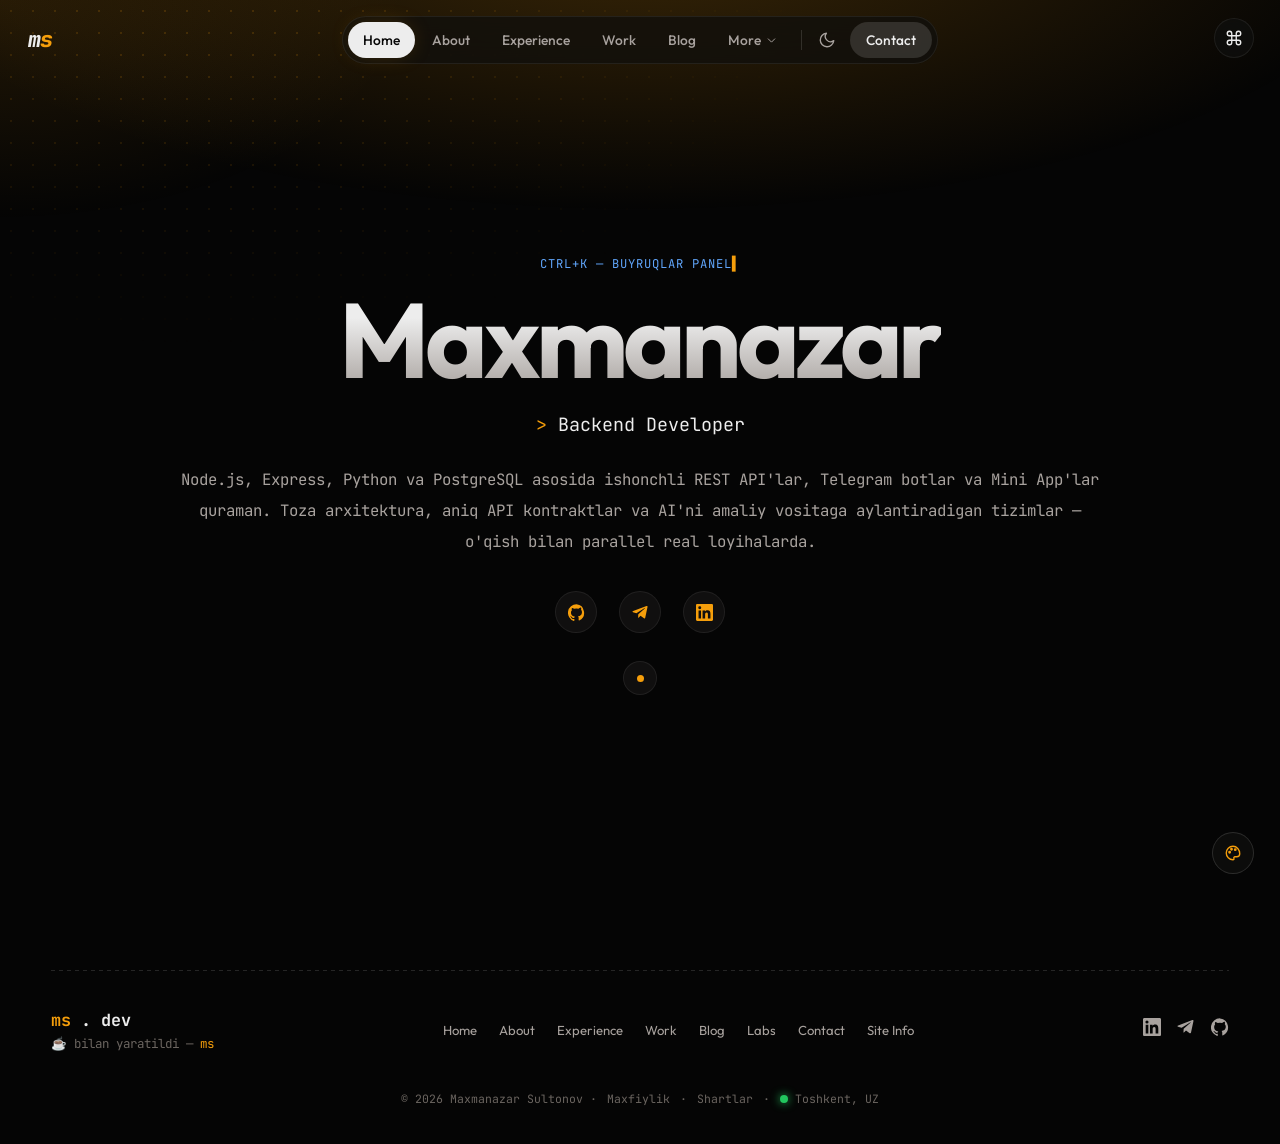
==== index.html @ ffed5d47 "Portfolio sayt: ko'p sahifali versiya Co-Authored-By: Claude Opus 5.5 <noreply@anthropic.com>" ====
<!DOCTYPE html>
<html lang="uz" data-theme="dark">
<head>
  <meta charset="UTF-8" />
  <meta name="viewport" content="width=device-width, initial-scale=1.0" />
  <title>Maxmanazar Sultonov (MS) | Backend Developer</title>
  <meta name="description" content="Maxmanazar Sultonov — Toshkentlik Backend Developer. Node.js, Express, Python va PostgreSQL asosida REST API, Telegram botlar va AI integratsiyalar." />
  <meta property="og:title" content="Maxmanazar Sultonov | Backend Developer" />
  <meta property="og:description" content="REST API, Telegram botlar va kengaytiriladigan backend tizimlar." />
  <meta property="og:image" content="https://avatars.githubusercontent.com/u/249048169?v=4" />
  <meta name="theme-color" content="#050505" />
  <link rel="icon" href="assets/img/favicon.svg" type="image/svg+xml" />
  <link rel="preconnect" href="https://fonts.googleapis.com" /><link rel="preconnect" href="https://fonts.gstatic.com" crossorigin />
  <link href="https://fonts.googleapis.com/css2?family=Outfit:wght@300;400;500;600;700;800&family=JetBrains+Mono:wght@400;500;700&family=Instrument+Serif:ital@1&display=swap" rel="stylesheet" />
  <script>try{var t=localStorage.getItem("theme");if(t)document.documentElement.dataset.theme=t;var a=localStorage.getItem("accentHex");if(a){a=a.split(",");document.documentElement.style.setProperty("--accent",a[0]);document.documentElement.style.setProperty("--accent-2",a[1]);document.documentElement.dataset.accent="1"}}catch(e){}</script>
  <link rel="stylesheet" href="assets/css/main.css" />
</head>
<body data-page="home">
  <main>
    <section class="hero">
      <p class="hero-status"><span class="typer" data-lines="CTRL+K — BUYRUQLAR PANELI|FOKUS: REST API & TELEGRAM BOTLAR|HOLAT: KENGAYTIRILADIGAN TIZIMLAR QURYAPMAN|TERMINAL: CTRL+K → 'shell'"></span><span class="caret">▌</span></p>
      <h1 class="hero-name">Maxmanazar</h1>
      <p class="hero-role"><span class="accent">&gt;</span> Backend Developer</p>
      <p class="hero-text">
        Node.js, Express, Python va PostgreSQL asosida ishonchli REST API'lar, Telegram botlar
        va Mini App'lar quraman. Toza arxitektura, aniq API kontraktlar va AI'ni amaliy vositaga
        aylantiradigan tizimlar — o'qish bilan parallel real loyihalarda.
      </p>
      <div class="hero-socials">
        <a href="https://github.com/maxmanazar025" target="_blank" rel="noopener" aria-label="GitHub" class="soc" data-icon="github"></a>
        <a href="https://t.me/maxmanazarbek" target="_blank" rel="noopener" aria-label="Telegram" class="soc" data-icon="telegram"></a>
        <a href="https://www.linkedin.com/in/maxmanazar-sultonov-dev" target="_blank" rel="noopener" aria-label="LinkedIn" class="soc" data-icon="linkedin"></a>
      </div>
      <button class="orb" data-cmdk aria-label="Buyruqlar panelini ochish" title="Ctrl + K"><span></span></button>
    </section>
  </main>
  <script src="assets/js/site.js"></script>
  <script>
    (() => {
      const el = document.querySelector(".typer"), lines = el.dataset.lines.split("|");
      let li = 0, ci = 0, del = false;
      (function type() {
        const w = lines[li]; el.textContent = w.slice(0, ci);
        if (!del && ci < w.length) ci++; else if (del && ci > 0) ci--;
        else if (!del) { del = true; return setTimeout(type, 1800); } else { del = false; li = (li + 1) % lines.length; }
        setTimeout(type, del ? 26 : 55);
      })();
    })();
  </script>
</body>
</html>
---- assets/css/main.css ----
/* =========================================================
   ms.dev — Maxmanazar Sultonov portfolio
   ========================================================= */
:root {
  --accent: #f59e0b;
  --accent-2: #fb923c;
  --pink: #f0508a;
  --bg: #050505;
  --bg-2: #0b0a09;
  --card: rgba(20, 19, 18, 0.78);
  --card-solid: #121110;
  --card-hi: #191817;
  --border: rgba(255, 255, 255, 0.07);
  --border-2: rgba(255, 255, 255, 0.13);
  --text: #ededed;
  --text-2: #a8a29e;
  --muted: #6b6560;
  --green: #4ade80;
  --blue: #60a5fa;
  --nav-bg: rgba(16, 15, 14, 0.74);
  --shadow: 0 24px 60px -24px rgba(0, 0, 0, 0.85);
  --glow: color-mix(in srgb, var(--accent) 22%, transparent);
  --soft: color-mix(in srgb, var(--accent) 12%, transparent);
  --line: color-mix(in srgb, var(--accent) 40%, transparent);
  --font: "Outfit", system-ui, sans-serif;
  --mono: "JetBrains Mono", ui-monospace, monospace;
  --serif: "Instrument Serif", Georgia, serif;
  --r: 18px;
  --ease: cubic-bezier(.2, .8, .2, 1);
}
[data-theme="light"] {
  --bg: #faf8f5;
  --bg-2: #f2eee8;
  --card: rgba(255, 255, 255, 0.82);
  --card-solid: #ffffff;
  --card-hi: #f7f4ef;
  --border: rgba(0, 0, 0, 0.08);
  --border-2: rgba(0, 0, 0, 0.15);
  --text: #1a1714;
  --text-2: #57514b;
  --muted: #8f8780;
  --green: #16a34a;
  --blue: #2563eb;
  --nav-bg: rgba(255, 255, 255, 0.78);
  --shadow: 0 20px 50px -26px rgba(60, 40, 20, 0.35);
}

*, *::before, *::after { box-sizing: border-box; margin: 0; padding: 0; }
html { scroll-behavior: smooth; scroll-padding-top: 100px; }
body {
  font-family: var(--font); background: var(--bg); color: var(--text); line-height: 1.6;
  overflow-x: hidden; -webkit-font-smoothing: antialiased; min-height: 100vh;
  display: flex; flex-direction: column; transition: background .4s, color .4s;
}
main { flex: 1; }
a { color: inherit; text-decoration: none; }
img { max-width: 100%; display: block; }
button, input, textarea, select { font: inherit; color: inherit; }
button { background: none; border: 0; cursor: pointer; }
svg.i { width: 18px; height: 18px; fill: none; stroke: currentColor; stroke-width: 1.8; stroke-linecap: round; stroke-linejoin: round; flex: none; }
::selection { background: var(--accent); color: #000; }
:focus-visible { outline: 2px solid var(--accent); outline-offset: 3px; border-radius: 6px; }
.mono { font-family: var(--mono); }
.muted { color: var(--muted); }
.dim { color: var(--text-2); }
.accent { color: var(--accent); }
.small { font-size: .78rem; }
strong { color: var(--text); font-weight: 600; }
.skip { position: absolute; left: -999px; top: 8px; z-index: 999; background: var(--accent); color: #000; padding: 8px 14px; border-radius: 8px; }
.skip:focus { left: 8px; }

.container { width: min(1180px, 92%); margin: 0 auto; position: relative; }
.narrow { width: min(820px, 92%); margin: 0 auto; }
.section { padding: 110px 0 40px; position: relative; }
.page { padding-top: 120px; }

/* ---------- background ---------- */
.bg-glow { position: fixed; inset: 0; z-index: -2; pointer-events: none;
  background: radial-gradient(ellipse 85% 45% at 50% -8%, var(--glow), transparent 70%),
              radial-gradient(ellipse 45% 35% at 0% 0%, color-mix(in srgb, var(--accent) 12%, transparent), transparent 70%); }
.bg-dots { position: fixed; inset: 0; z-index: -1; pointer-events: none;
  background-image: radial-gradient(color-mix(in srgb, var(--accent) 16%, transparent) 1px, transparent 1.4px);
  background-size: 22px 22px;
  -webkit-mask-image: radial-gradient(ellipse 70% 55% at 15% 0%, #000 10%, transparent 70%);
  mask-image: radial-gradient(ellipse 70% 55% at 15% 0%, #000 10%, transparent 70%); }
.scroll-progress { position: fixed; top: 0; left: 0; height: 2px; width: 0; z-index: 120; background: linear-gradient(90deg, var(--accent), var(--pink)); }

/* ---------- header / nav ---------- */
.logo { position: fixed; top: 22px; left: 28px; z-index: 80; font-family: var(--mono); font-weight: 800; font-size: 1.35rem; letter-spacing: -1px; font-style: italic; }
.logo span { color: var(--accent); }
.nav { position: fixed; top: 16px; left: 50%; transform: translateX(-50%); z-index: 80; }
.nav-pill { display: flex; align-items: center; gap: 2px; padding: 5px; background: var(--nav-bg); border: 1px solid var(--border); border-radius: 999px;
  backdrop-filter: blur(16px) saturate(1.4); -webkit-backdrop-filter: blur(16px) saturate(1.4); box-shadow: var(--shadow); }
.nav-link { display: inline-flex; align-items: center; gap: 4px; font-size: .86rem; font-weight: 500; padding: 7px 15px; border-radius: 999px; color: var(--text-2); transition: color .2s, background .25s; white-space: nowrap; }
.nav-link:hover { color: var(--text); }
.nav-link.active { background: var(--text); color: var(--bg); box-shadow: 0 0 22px -4px var(--glow); }
.nav-link .chev { width: 13px; height: 13px; transition: transform .25s; }
.more.open .chev { transform: rotate(180deg); }
.nav-sep { width: 1px; height: 20px; background: var(--border-2); margin: 0 6px; }
.icon-btn { width: 34px; height: 34px; border-radius: 50%; display: grid; place-items: center; color: var(--text-2); transition: background .2s, color .2s; }
.icon-btn:hover { background: var(--border); color: var(--text); }
.nav-cta { font-size: .86rem; font-weight: 500; padding: 7px 16px; border-radius: 999px; margin-left: 4px; background: var(--border-2); transition: background .2s, color .2s; }
.nav-cta:hover, .nav-cta.active { background: var(--accent); color: #000; }
.i-sun { display: none; } [data-theme="light"] .i-sun { display: block; } [data-theme="light"] .i-moon { display: none; }
.more { position: relative; }
.more-menu { position: absolute; top: calc(100% + 14px); left: 50%; transform: translate(-50%, -6px); width: 360px; padding: 8px; display: grid; grid-template-columns: 1fr 1fr; gap: 6px;
  background: var(--nav-bg); border: 1px solid var(--border-2); border-radius: 18px; backdrop-filter: blur(18px); -webkit-backdrop-filter: blur(18px); box-shadow: var(--shadow);
  opacity: 0; pointer-events: none; transition: opacity .2s, transform .25s var(--ease); }
.more.open .more-menu { opacity: 1; pointer-events: auto; transform: translate(-50%, 0); }
.more-menu a { position: relative; overflow: hidden; border-radius: 12px; padding: 14px; background: var(--card-hi); border: 1px solid var(--border); transition: border-color .2s, transform .2s; }
.more-menu a:hover { border-color: var(--line); transform: translateY(-2px); }
.more-menu a.big { min-height: 108px; display: flex; flex-direction: column; justify-content: flex-end; }
.more-menu a.big .i { position: absolute; right: 12px; top: 12px; width: 40px; height: 40px; opacity: .14; }
.more-menu b { display: block; font-size: .98rem; }
.more-menu small { color: var(--muted); font-size: .74rem; }
.more-menu a.sm { display: flex; align-items: center; gap: 10px; }
.more-menu a.sm .i { width: 30px; height: 30px; padding: 6px; border-radius: 8px; border: 1px solid var(--border-2); }
.burger { display: none; }
.cmd-btn { position: fixed; top: 18px; right: 26px; z-index: 80; width: 40px; height: 40px; border-radius: 50%; display: grid; place-items: center;
  background: var(--nav-bg); border: 1px solid var(--border); backdrop-filter: blur(12px); transition: border-color .2s, transform .2s; }
.cmd-btn:hover { border-color: var(--accent); transform: rotate(-8deg); }

/* ---------- floating ---------- */
.floaters { position: fixed; right: 26px; bottom: 26px; z-index: 70; display: grid; gap: 10px; }
.fab { width: 42px; height: 42px; border-radius: 50%; display: grid; place-items: center; background: var(--nav-bg); border: 1px solid var(--border-2); color: var(--accent); backdrop-filter: blur(10px); transition: all .3s var(--ease); }
.fab:hover { border-color: var(--accent); box-shadow: 0 0 20px -6px var(--accent); }
.to-top { opacity: 0; pointer-events: none; transform: translateY(10px); }
.to-top.show { opacity: 1; pointer-events: auto; transform: none; }

/* ---------- typography ---------- */
.eyebrow { font-family: var(--mono); font-size: .72rem; letter-spacing: .22em; text-transform: uppercase; color: var(--accent); display: flex; align-items: center; gap: 14px; margin-bottom: 16px; }
.eyebrow::after { content: ""; width: 70px; height: 1px; background: linear-gradient(90deg, var(--accent), transparent); }
.eyebrow.c { justify-content: center; } .eyebrow.c::after { display: none; }
.eyebrow.mt { margin-top: 90px; }
.h-xl { font-size: clamp(2.3rem, 5.6vw, 4.2rem); font-weight: 700; letter-spacing: -.035em; line-height: 1.06; }
.h-lg { font-size: clamp(1.9rem, 4vw, 2.9rem); font-weight: 800; letter-spacing: -.02em; line-height: 1.1; }
.serif { font-family: var(--serif); font-weight: 400; font-style: italic; letter-spacing: -.01em; }
.grad { background: linear-gradient(90deg, var(--pink), var(--accent-2), var(--accent)); -webkit-background-clip: text; background-clip: text; color: transparent; padding-right: .08em; }
[data-accent] .grad { background: linear-gradient(90deg, var(--pink), var(--accent)); -webkit-background-clip: text; background-clip: text; }
.c { text-align: center; }
.lead { color: var(--text-2); max-width: 660px; margin: 18px auto 0; font-size: 1.02rem; }

/* page hero (centered) */
.p-hero { position: relative; text-align: center; padding: 40px 0 70px; }
.ghost { position: absolute; left: 50%; top: 4px; transform: translateX(-50%); z-index: -1; font-size: clamp(4rem, 15vw, 12rem); font-weight: 800; letter-spacing: -.03em; line-height: 1; white-space: nowrap; user-select: none;
  color: transparent; -webkit-text-stroke: 1px var(--border-2); background: linear-gradient(180deg, var(--border), transparent 85%); -webkit-background-clip: text; background-clip: text; }
.p-hero .cross { position: absolute; width: 14px; height: 14px; opacity: .35; }
.p-hero .cross::before, .p-hero .cross::after { content: ""; position: absolute; background: var(--text-2); }
.p-hero .cross::before { left: 6px; top: 0; width: 1px; height: 14px; } .p-hero .cross::after { top: 6px; left: 0; height: 1px; width: 14px; }
.row-c { display: flex; gap: 12px; justify-content: center; flex-wrap: wrap; margin-top: 28px; }

/* page hero (split / giant) */
.p-split { display: grid; grid-template-columns: 1.1fr 1fr; gap: 40px; align-items: center; padding: 20px 0 60px; }
.giant { font-size: clamp(3.6rem, 10vw, 7.6rem); font-weight: 800; line-height: .9; letter-spacing: -.045em;
  background: linear-gradient(110deg, var(--text) 25%, color-mix(in srgb, var(--accent) 70%, #fff)); -webkit-background-clip: text; background-clip: text; color: transparent; }
.p-split .slash { font-family: var(--mono); font-size: .74rem; letter-spacing: .2em; color: var(--accent); margin-bottom: 14px; text-transform: uppercase; }
.p-split p.desc { color: var(--text-2); font-size: 1.08rem; max-width: 440px; }

/* ---------- buttons / chips / cards ---------- */
.btn { display: inline-flex; align-items: center; justify-content: center; gap: 8px; padding: 10px 20px; border-radius: 999px; font-size: .88rem; font-weight: 500; transition: all .25s var(--ease); }
.btn-ghost { border: 1px solid var(--line); background: var(--soft); }
.btn-ghost:hover { background: color-mix(in srgb, var(--accent) 22%, transparent); transform: translateY(-2px); }
.btn-solid { background: linear-gradient(90deg, var(--accent), var(--accent-2)); color: #000; font-weight: 700; }
.btn-solid:hover { transform: translateY(-2px); box-shadow: 0 14px 30px -12px var(--accent); }
.btn-dark { background: var(--card-hi); border: 1px solid var(--border-2); justify-content: space-between; width: 100%; border-radius: 12px; }
.btn-dark:hover { border-color: var(--line); }
.pill { display: inline-flex; align-items: center; gap: 8px; padding: 9px 16px; border-radius: 999px; border: 1px solid var(--border-2); font-size: .74rem; color: var(--text-2); font-family: var(--mono); }
.live { display: inline-block; width: 8px; height: 8px; border-radius: 50%; background: #22c55e; box-shadow: 0 0 10px #22c55e; animation: blinkg 2s infinite; flex: none; }
@keyframes blinkg { 50% { opacity: .35; } }
.card { padding: 26px; border-radius: 20px; background: var(--card); border: 1px solid var(--border); position: relative; }
.card.hov { transition: transform .35s var(--ease), border-color .35s; }
.card.hov:hover { transform: translateY(-5px); border-color: var(--line); }
.label { font-family: var(--mono); font-size: .66rem; letter-spacing: .16em; text-transform: uppercase; color: var(--muted); display: flex; align-items: center; gap: 8px; }
.badge { font-family: var(--mono); font-size: .6rem; letter-spacing: .1em; padding: 4px 9px; border-radius: 6px; white-space: nowrap; background: var(--soft); color: var(--accent); border: 1px solid var(--line); text-transform: uppercase; }
.badge.g { background: rgba(74, 222, 128, .1); color: var(--green); border-color: rgba(74, 222, 128, .3); }
.badge.b { background: rgba(96, 165, 250, .1); color: var(--blue); border-color: rgba(96, 165, 250, .3); }
.chips { display: flex; flex-wrap: wrap; gap: 7px; font-family: var(--mono); font-size: .7rem; }
.chips i { font-style: normal; padding: 4px 10px; border-radius: 7px; background: var(--border); border: 1px solid var(--border); color: var(--text-2); display: inline-flex; align-items: center; gap: 6px; }
.chips i b { width: 7px; height: 7px; border-radius: 50%; background: var(--c, var(--accent)); }
.chips .plus { color: var(--green); padding: 4px 2px; }

/* ---------- HOME ---------- */
.hero { min-height: 100vh; display: flex; flex-direction: column; align-items: center; justify-content: center; text-align: center; padding: 120px 6% 70px; }
.hero-status { font-family: var(--mono); font-size: .76rem; letter-spacing: .08em; color: var(--blue); margin-bottom: 12px; min-height: 1.2em; }
.caret { animation: blink 1s steps(1) infinite; color: var(--accent); } @keyframes blink { 50% { opacity: 0; } }
.hero-name { font-size: clamp(2.4rem, 12vw, 6.6rem); font-weight: 700; letter-spacing: -.045em; line-height: 1; background: linear-gradient(180deg, var(--text) 30%, var(--text-2)); -webkit-background-clip: text; background-clip: text; color: transparent; animation: rise .9s var(--ease) both; }
.hero-role { margin: 18px 0 26px; font-family: var(--mono); font-size: 1.15rem; }
.hero-text { max-width: 920px; color: var(--text-2); font-family: var(--mono); font-size: .98rem; line-height: 1.95; animation: rise .9s .15s var(--ease) both; }
.hero-socials { display: flex; gap: 22px; margin: 34px 0 28px; animation: rise .9s .3s var(--ease) both; }
.soc { width: 42px; height: 42px; border-radius: 50%; display: grid; place-items: center; background: var(--card); border: 1px solid var(--border); color: var(--accent); transition: transform .25s, border-color .25s, box-shadow .25s; }
.soc:hover { transform: translateY(-4px); border-color: var(--accent); box-shadow: 0 10px 30px -10px var(--accent); }
.soc svg { width: 17px; height: 17px; }
.orb { width: 34px; height: 34px; border-radius: 50%; display: grid; place-items: center; background: var(--card); border: 1px solid var(--border); animation: rise .9s .45s var(--ease) both; }
.orb span { width: 7px; height: 7px; border-radius: 50%; background: var(--accent); animation: pulse 1.8s infinite; }
@keyframes pulse { 0%, 100% { box-shadow: 0 0 0 0 color-mix(in srgb, var(--accent) 60%, transparent); } 50% { box-shadow: 0 0 0 9px transparent; } }
@keyframes rise { from { opacity: 0; transform: translateY(24px); } to { opacity: 1; transform: none; } }

/* ---------- ABOUT ---------- */
.about-grid { display: grid; grid-template-columns: 1.35fr 1fr; gap: 60px; margin-top: 50px; align-items: start; }
.about-sub { font-size: 1.6rem; font-weight: 700; letter-spacing: -.02em; margin-bottom: 18px; }
.quote { border-left: 2px solid var(--accent); padding: 4px 0 4px 18px; margin-bottom: 24px; color: var(--accent-2); font-weight: 500; }
.prose p { color: var(--text-2); margin-bottom: 18px; }
.polaroid-wrap { position: relative; height: 430px; display: grid; place-items: center; }
.polaroid { position: absolute; width: 270px; height: 325px; background: #f4f1ea; border-radius: 4px; box-shadow: 0 30px 60px -20px rgba(0,0,0,.7); transition: transform .55s var(--ease); }
.p-back { transform: rotate(-9deg) translate(-18px, 8px); background: #e8e3d9; }
.p-mid { transform: rotate(6deg) translate(16px, 4px); background: #efebe3; }
.p-front { padding: 14px 14px 48px; transform: rotate(-2deg); }
.p-front img { width: 100%; height: 100%; object-fit: cover; filter: grayscale(1) contrast(1.05); transition: filter .5s; }
.p-front figcaption { position: absolute; bottom: 15px; left: 0; right: 0; text-align: center; color: #3a3530; font-size: .8rem; font-family: var(--mono); }
.polaroid-wrap:hover .p-front { transform: rotate(0) scale(1.03); } .polaroid-wrap:hover .p-front img { filter: none; }
.polaroid-wrap:hover .p-back { transform: rotate(-16deg) translate(-62px, 14px); } .polaroid-wrap:hover .p-mid { transform: rotate(13deg) translate(60px, 10px); }
.ptag { position: absolute; z-index: 3; font-family: var(--mono); font-size: .7rem; padding: 5px 10px; border-radius: 6px; background: var(--card-solid); border: 1px solid var(--border-2); color: var(--accent); }
.ptag.t1 { top: 34px; right: 4%; transform: rotate(5deg); } .ptag.t2 { bottom: 58px; left: 2%; transform: rotate(-5deg); }
.hint { position: absolute; bottom: -6px; right: 10%; font-family: var(--mono); font-size: .7rem; color: var(--muted); }
.stats { display: grid; grid-template-columns: repeat(4, 1fr); gap: 16px; margin-top: 50px; }
.stat { display: flex; gap: 14px; align-items: center; padding: 18px; border-radius: 14px; background: var(--card); border: 1px solid var(--border); }
.stat-ico { width: 38px; height: 38px; flex: none; display: grid; place-items: center; border-radius: 10px; background: var(--soft); color: var(--accent); }
.stat small { color: var(--accent); font-family: var(--mono); font-size: .62rem; letter-spacing: .15em; display: block; }
.stat b { font-size: .92rem; font-weight: 600; }

.history-head { display: flex; gap: 12px; align-items: center; margin: 22px 0 26px; font-family: var(--mono); font-size: .78rem; flex-wrap: wrap; }
.branch { background: var(--accent); color: #000; padding: 3px 10px; border-radius: 6px; font-weight: 700; display: inline-flex; gap: 6px; align-items: center; }
.graph { margin-left: auto; display: flex; gap: 6px; align-items: center; color: var(--muted); }
.graph i { font-style: normal; padding: 2px 7px; border-radius: 5px; border: 1px solid var(--border-2); color: var(--text-2); }
.commits { display: grid; grid-template-columns: repeat(3, 1fr); gap: 18px; position: relative; }
.commit { padding: 22px; border-radius: var(--r); background: var(--card); border: 1px solid var(--border); transition: transform .3s, border-color .3s; }
.commit:hover { transform: translateY(-4px); border-color: var(--line); }
.commit.head { border-color: var(--line); box-shadow: 0 20px 50px -28px var(--accent); }
.commit header { display: flex; gap: 10px; align-items: center; font-family: var(--mono); font-size: .7rem; margin-bottom: 14px; flex-wrap: wrap; }
.commit .num { color: var(--accent); font-weight: 700; }
.commit .ver { background: rgba(96,165,250,.12); color: var(--blue); padding: 2px 8px; border-radius: 5px; }
.commit header .muted { margin-left: auto; }
.commit h4 { font-size: 1.05rem; font-weight: 600; margin-bottom: 8px; }
.commit .type { color: var(--green); font-family: var(--mono); font-size: .9rem; font-weight: 500; }
.commit p { color: var(--text-2); font-size: .9rem; margin-bottom: 16px; }

.skill-grid { display: grid; grid-template-columns: repeat(2, 1fr); gap: 22px; margin-top: 20px; }
.skill-card header { display: flex; justify-content: space-between; align-items: center; margin-bottom: 14px; }
.skill-card h3 { font-size: 1.2rem; font-weight: 600; }
.skill-card dl { display: grid; gap: 2px; }
.skill-card dt { font-weight: 600; margin-top: 12px; }
.skill-card dd { color: var(--muted); font-family: var(--mono); font-size: .75rem; }
.tech-cloud { display: flex; flex-wrap: wrap; gap: 10px; }
.tech-cloud span { display: inline-flex; align-items: center; gap: 8px; padding: 9px 14px; border-radius: 10px; font-size: .84rem; background: var(--card); border: 1px solid var(--border); transition: border-color .2s, transform .2s; }
.tech-cloud span:hover { border-color: var(--line); transform: translateY(-2px); }
.tech-cloud img { width: 16px; height: 16px; }
.interests { display: grid; grid-template-columns: repeat(4, 1fr); gap: 16px; }
.interest { display: flex; flex-direction: column; align-items: center; gap: 12px; padding: 28px 12px; border-radius: 16px; background: var(--card); border: 1px solid var(--border); font-weight: 500; font-size: .92rem; transition: transform .25s, border-color .25s; text-align: center; }
.interest .i { color: var(--c, var(--accent)); width: 22px; height: 22px; }
.interest:hover { transform: translateY(-4px); border-color: var(--line); }

/* bento / explore */
.bento { display: grid; grid-template-columns: repeat(3, 1fr); gap: 20px; }
.bento .card { display: flex; flex-direction: column; gap: 10px; min-height: 250px; }
.bento h3 { font-size: 1.35rem; font-weight: 700; letter-spacing: -.02em; line-height: 1.2; }
.bento .big-t { font-size: 2.1rem; line-height: 1.05; }
.bento .card .btn-dark { margin-top: auto; }
.gh-mini { display: grid; grid-template-columns: 1fr 1fr; gap: 12px; margin-top: 6px; }
.gh-mini b { font-size: 1.6rem; display: block; line-height: 1; }
.gh-mini small { font-family: var(--mono); font-size: .62rem; letter-spacing: .14em; color: var(--muted); }
.commit-msg { font-family: var(--mono); font-size: .82rem; }

/* ---------- EXPERIENCE ---------- */
.timeline { position: relative; }
.timeline::before { content: ""; position: absolute; left: calc(30% + 20px); top: 10px; bottom: 0; width: 1px; background: var(--border-2); }
.timeline .tl-fill { position: absolute; left: calc(30% + 20px); top: 10px; width: 1px; height: 0; background: linear-gradient(var(--accent), var(--pink)); box-shadow: 0 0 12px var(--accent); }
.tl-item { display: grid; grid-template-columns: 30% 40px 1fr; margin-bottom: 90px; }
.tl-left { position: sticky; top: 110px; align-self: start; }
.tl-left h3 { font-size: 2rem; font-weight: 700; letter-spacing: -.02em; }
.tl-left .when { margin: 4px 0 18px; font-family: var(--mono); font-size: .72rem; color: var(--muted); letter-spacing: .08em; }
.org { display: flex; gap: 12px; align-items: flex-start; }
.org-logo { width: 46px; height: 46px; flex: none; border-radius: 12px; display: grid; place-items: center; font-family: var(--mono); font-size: .72rem; font-weight: 700; background: var(--card-solid); border: 1px solid var(--border-2); color: var(--accent); }
.org b { display: block; font-size: .95rem; } .org small { display: block; color: var(--muted); font-size: .78rem; }
.tl-dot { position: sticky; top: 124px; width: 16px; height: 16px; margin: 14px auto 0; border-radius: 50%; background: var(--bg); border: 2px solid var(--accent); box-shadow: 0 0 0 5px var(--soft); align-self: start; z-index: 1; }
.tl-right { padding-left: 30px; }
.tl-right h3 { font-size: 2rem; font-weight: 700; letter-spacing: -.02em; }
.tl-right h4 { color: var(--accent); font-weight: 500; margin-bottom: 18px; }
.tl-right ul { list-style: none; display: grid; gap: 14px; margin-top: 18px; }
.tl-right li { position: relative; padding-left: 22px; color: var(--text-2); }
.tl-right li::before { content: ""; position: absolute; left: 0; top: .62em; width: 7px; height: 7px; border-radius: 50%; background: var(--accent); opacity: .85; }
.tl-right li b { color: var(--text); font-weight: 600; }
.deep { font-family: var(--mono); font-size: .7rem; padding: 2px 8px; border-radius: 6px; border: 1px solid var(--line); color: var(--accent); background: var(--soft); margin-left: 6px; white-space: nowrap; }
.sub-label { margin: 28px 0 12px; }
.impact { display: grid; grid-template-columns: repeat(4, 1fr); gap: 24px; margin-top: 50px; }
.impact b { font-size: clamp(2.4rem, 5vw, 3.4rem); font-weight: 800; letter-spacing: -.03em; display: block; line-height: 1; }
.impact .k { font-family: var(--mono); font-size: .66rem; letter-spacing: .16em; color: var(--accent); margin: 12px 0 8px; display: block; }
.impact p { color: var(--text-2); font-size: .84rem; padding-left: 12px; position: relative; }
.impact p::before { content: ""; position: absolute; left: 0; top: .55em; width: 5px; height: 5px; border-radius: 50%; background: var(--green); }
.principles { margin-top: 70px; display: grid; }
.principle { display: grid; grid-template-columns: 30% 1fr auto; gap: 24px; padding: 30px 0; border-top: 1px solid var(--border); align-items: start; }
.principle .n { font-family: var(--mono); font-size: .7rem; color: var(--muted); }
.principle .k { font-family: var(--mono); font-size: .68rem; letter-spacing: .14em; color: var(--accent); display: block; margin-top: 6px; }
.principle h3 { font-size: 1.4rem; font-weight: 700; letter-spacing: -.02em; }
.principle p { color: var(--text-2); font-size: .92rem; }

/* ---------- WORK ---------- */
.filters { display: flex; justify-content: center; gap: 10px; margin-top: 30px; flex-wrap: wrap; }
.filter { padding: 8px 16px; border-radius: 999px; font-family: var(--mono); font-size: .76rem; border: 1px solid var(--border); background: var(--card); color: var(--text-2); transition: all .2s; display: inline-flex; gap: 8px; align-items: center; }
.filter b { color: var(--accent); }
.filter.active { border-color: var(--accent); color: var(--text); background: var(--soft); }
.projects { display: grid; grid-template-columns: repeat(2, minmax(0, 1fr)); gap: 34px 28px; align-items: start; }
.projects .project:nth-child(even) { margin-top: 60px; }
.project { display: flex; flex-direction: column; gap: 18px; scroll-margin-top: 110px; min-width: 0; }
.project.hide { display: none; }
.project-top { display: flex; justify-content: space-between; align-items: flex-end; gap: 12px; }
.project h3 { font-size: 1.75rem; font-weight: 700; letter-spacing: -.02em; line-height: 1.12; }
.project .tags { display: flex; gap: 8px; align-items: center; }
.arch { border-radius: 18px; border: 1px solid var(--border); background: var(--card); overflow: hidden; transition: border-color .35s, transform .35s var(--ease); }
.project:hover .arch { border-color: var(--line); transform: translateY(-4px); }
.arch-head { display: flex; justify-content: space-between; align-items: center; gap: 10px; padding: 14px 16px; font-size: .82rem; font-weight: 600; }
.arch-head a { width: 30px; height: 30px; border-radius: 50%; display: grid; place-items: center; background: var(--border); color: var(--text-2); }
.arch-head a:hover { color: var(--accent); }
.arch-stage { position: relative; height: 230px; margin: 0 14px; border-radius: 12px; border: 1px solid var(--border); overflow: hidden; display: grid; place-items: center;
  background: radial-gradient(circle at 50% 55%, var(--soft), transparent 60%), repeating-linear-gradient(0deg, transparent 0 23px, var(--border) 23px 24px), repeating-linear-gradient(90deg, transparent 0 23px, var(--border) 23px 24px); }
.arch-stage .core { width: 74px; height: 74px; border-radius: 18px; display: grid; place-items: center; background: var(--card-solid); border: 1px solid var(--line); color: var(--accent); box-shadow: 0 0 40px -8px var(--accent); animation: floaty 4s ease-in-out infinite; }
.arch-stage .core .i { width: 32px; height: 32px; }
.arch-stage .node { position: absolute; font-family: var(--mono); font-size: .64rem; padding: 4px 8px; border-radius: 6px; background: var(--card-solid); border: 1px solid var(--border-2); color: var(--text-2); transition: all .35s; }
.arch-stage .node.lit { color: var(--accent); border-color: var(--accent); box-shadow: 0 0 16px -4px var(--accent); }
.arch-stage svg.wires { position: absolute; inset: 0; width: 100%; height: 100%; }
.arch-stage svg.wires path { stroke: var(--border-2); stroke-width: 1; fill: none; stroke-dasharray: 4 4; animation: dash 1.4s linear infinite; }
.arch-stage .sys { position: absolute; left: 12px; bottom: 10px; font-family: var(--mono); font-size: .6rem; letter-spacing: .14em; color: var(--muted); }
@keyframes floaty { 50% { transform: translateY(-6px); } }
@keyframes dash { to { stroke-dashoffset: -16; } }
.pipeline { margin: 12px 14px 14px; padding: 10px 12px; border-radius: 10px; border: 1px solid var(--border); background: var(--bg-2); font-family: var(--mono); font-size: .7rem; color: var(--text-2); white-space: nowrap; overflow: hidden; text-overflow: ellipsis; }
.pipeline b { color: var(--muted); font-weight: 500; margin-right: 6px; }
.pipeline i { font-style: normal; color: var(--accent); margin: 0 6px; }
.project > p { color: var(--text-2); font-size: .92rem; }
.metrics { display: flex; flex-wrap: wrap; gap: 10px 22px; font-family: var(--mono); font-size: .76rem; }
.metrics div { display: flex; gap: 8px; align-items: baseline; }
.metrics b { color: var(--accent); }
.metrics small { color: var(--muted); letter-spacing: .1em; font-size: .64rem; }
.src { display: flex; gap: 10px; }
.src a { padding: 8px 14px; border-radius: 10px; font-family: var(--mono); font-size: .76rem; border: 1px solid var(--border-2); display: inline-flex; gap: 8px; align-items: center; transition: border-color .2s, color .2s; }
.src a:hover { border-color: var(--accent); color: var(--accent); }

/* contributions */
.contrib-stats { display: grid; grid-template-columns: repeat(4, 1fr); gap: 24px; margin: 50px 0 30px; }
.contrib-stats b { font-size: 2.4rem; font-weight: 800; letter-spacing: -.03em; display: block; line-height: 1; }
.contrib-stats .k { font-family: var(--mono); font-size: .64rem; letter-spacing: .14em; color: var(--accent); display: block; margin: 10px 0 4px; }
.contrib-stats small { color: var(--muted); font-size: .8rem; }
.heat-wrap { overflow-x: auto; padding: 18px; border-radius: 16px; border: 1px solid var(--border); background: var(--card); }
.heat { display: grid; grid-auto-flow: column; grid-template-rows: repeat(7, 12px); gap: 3px; width: max-content; }
.heat span { width: 12px; height: 12px; border-radius: 3px; background: var(--border); }
.heat span[data-l="1"], .legend span[data-l="1"] { background: color-mix(in srgb, var(--green) 30%, transparent); }
.heat span[data-l="2"], .legend span[data-l="2"] { background: color-mix(in srgb, var(--green) 50%, transparent); }
.heat span[data-l="3"], .legend span[data-l="3"] { background: color-mix(in srgb, var(--green) 75%, transparent); }
.heat span[data-l="4"], .legend span[data-l="4"] { background: var(--green); }
.heat-foot { display: flex; justify-content: space-between; align-items: center; margin-top: 12px; font-family: var(--mono); font-size: .7rem; color: var(--muted); }
.heat-foot .legend { display: flex; gap: 3px; align-items: center; }
.heat-foot .legend span { width: 10px; height: 10px; border-radius: 2px; }

/* ---------- BLOG ---------- */
.blog-tools { display: flex; justify-content: space-between; align-items: center; gap: 16px; flex-wrap: wrap; margin-bottom: 30px; }
.blog-tools .filters { margin: 0; justify-content: flex-start; }
.search { display: flex; align-items: center; gap: 8px; padding: 8px 14px; border-radius: 999px; border: 1px solid var(--border-2); background: var(--card); min-width: 240px; }
.search input { background: none; border: 0; outline: none; font-size: .86rem; width: 100%; }
.featured { display: grid; grid-template-columns: minmax(0, 1.4fr) minmax(0, 1fr); gap: 30px; margin-bottom: 70px; }
.post-cover { border-radius: 18px; overflow: hidden; border: 1px solid var(--border); aspect-ratio: 16/9; display: grid; place-items: center; position: relative;
  background: radial-gradient(circle at 30% 30%, color-mix(in srgb, var(--accent) 25%, transparent), transparent 60%), radial-gradient(circle at 80% 80%, color-mix(in srgb, var(--pink) 20%, transparent), transparent 55%), var(--card-solid); }
.post-cover svg { width: 70%; height: auto; }
.post-meta { display: flex; gap: 10px; align-items: center; font-size: .8rem; color: var(--muted); margin-top: 12px; flex-wrap: wrap; }
.post-meta img { width: 22px; height: 22px; border-radius: 50%; }
.post-tag { font-family: var(--mono); font-size: .66rem; letter-spacing: .14em; color: var(--pink); text-transform: uppercase; }
.featured h2 { font-size: 2rem; font-weight: 700; letter-spacing: -.02em; line-height: 1.15; margin: 14px 0 10px; }
.featured h2 a:hover { color: var(--accent); }
.side-posts { display: grid; gap: 18px; align-content: start; }
.side-post { display: grid; grid-template-columns: 90px 1fr; gap: 16px; align-items: start; padding: 10px; border-radius: 14px; transition: background .2s; }
.side-post:hover { background: var(--card); }
.side-post .post-cover { aspect-ratio: 1; border-radius: 12px; }
.side-post .post-cover svg { width: 60%; }
.side-post h3 { font-size: 1.02rem; line-height: 1.3; margin: 4px 0; }
.side-post p { font-size: .82rem; color: var(--text-2); display: -webkit-box; -webkit-line-clamp: 2; -webkit-box-orient: vertical; overflow: hidden; }
.post-grid { display: grid; grid-template-columns: repeat(3, 1fr); gap: 24px; }
.post-card { display: flex; flex-direction: column; gap: 10px; }
.post-card h3 { font-size: 1.2rem; line-height: 1.25; }
.post-card p { color: var(--text-2); font-size: .88rem; }
.post-card:hover h3 { color: var(--accent); }
.empty { text-align: center; color: var(--muted); padding: 40px; font-family: var(--mono); font-size: .85rem; display: none; }

/* article */
.article-head { padding: 30px 0 40px; }
.article-head h1 { font-size: clamp(2rem, 5vw, 3.2rem); font-weight: 800; letter-spacing: -.03em; line-height: 1.1; margin: 14px 0; }
.article-head .lead { margin: 0; }
.back { font-family: var(--mono); font-size: .78rem; color: var(--text-2); display: inline-flex; gap: 8px; align-items: center; }
.back:hover { color: var(--accent); }
.article { font-size: 1.04rem; color: var(--text-2); padding-bottom: 40px; }
.article h2 { color: var(--text); font-size: 1.6rem; font-weight: 700; letter-spacing: -.02em; margin: 46px 0 14px; }
.article h3 { color: var(--text); font-size: 1.2rem; margin: 30px 0 10px; }
.article p { margin-bottom: 18px; }
.article ul, .article ol { margin: 0 0 18px 22px; display: grid; gap: 8px; }
.article code { font-family: var(--mono); font-size: .86em; padding: 2px 6px; border-radius: 5px; background: var(--border); color: var(--accent); }
.article pre { font-family: var(--mono); font-size: .82rem; line-height: 1.7; padding: 18px 20px; border-radius: 14px; background: var(--card-solid); border: 1px solid var(--border); overflow-x: auto; margin: 0 0 22px; color: var(--text); }
.article pre code { background: none; padding: 0; color: inherit; font-size: inherit; }
.article blockquote { border-left: 2px solid var(--accent); padding: 6px 0 6px 18px; margin: 0 0 22px; color: var(--text); }
.article .tok-k { color: var(--pink); } .article .tok-s { color: var(--green); } .article .tok-c { color: var(--muted); } .article .tok-f { color: var(--blue); }
.article-foot { display: flex; justify-content: space-between; gap: 20px; padding: 30px 0; border-top: 1px solid var(--border); flex-wrap: wrap; }

/* ---------- LABS ---------- */
.lab-grid { display: grid; grid-template-columns: repeat(2, 1fr); gap: 20px; }
.lab { cursor: pointer; overflow: hidden; min-height: 170px; display: flex; flex-direction: column; gap: 8px; }
.lab .ab { position: absolute; right: -6px; bottom: -28px; font-size: 7.5rem; font-weight: 800; color: var(--border); letter-spacing: -.05em; line-height: 1; pointer-events: none; transition: color .3s; }
.lab:hover .ab { color: color-mix(in srgb, var(--accent) 14%, transparent); }
.lab h3 { font-size: 1.45rem; font-weight: 700; }
.lab p { color: var(--text-2); font-size: .9rem; max-width: 80%; }
.lab .chips { margin-top: auto; }
.lab.hide { display: none; }
.lab-group { margin: 40px 0 16px; text-align: center; }
.modal { position: fixed; inset: 0; z-index: 200; background: rgba(0,0,0,.6); backdrop-filter: blur(6px); display: grid; place-items: center; padding: 20px; }
.modal[hidden] { display: none; }
.modal-box { width: min(760px, 100%); max-height: 90vh; overflow-y: auto; border-radius: 20px; background: var(--card-solid); border: 1px solid var(--border-2); box-shadow: var(--shadow); animation: rise .3s var(--ease); }
.modal-head { display: flex; justify-content: space-between; align-items: center; padding: 18px 22px; border-bottom: 1px solid var(--border); position: sticky; top: 0; background: var(--card-solid); z-index: 1; }
.modal-head h3 { font-size: 1.2rem; }
.modal-body { padding: 22px; }
.tool-row { display: flex; gap: 10px; flex-wrap: wrap; align-items: center; margin-bottom: 14px; }
.inp, .ta { width: 100%; padding: 12px 14px; border-radius: 12px; font-size: .88rem; background: var(--bg-2); border: 1px solid var(--border); outline: none; color: var(--text); transition: border-color .2s; }
.ta { font-family: var(--mono); min-height: 120px; resize: vertical; }
.inp:focus, .ta:focus { border-color: var(--accent); }
.out { font-family: var(--mono); font-size: .8rem; padding: 14px; border-radius: 12px; background: var(--bg-2); border: 1px solid var(--border); white-space: pre-wrap; word-break: break-all; min-height: 60px; color: var(--text); }
.out.err { color: #f87171; }
.tbtn { padding: 8px 14px; border-radius: 10px; font-family: var(--mono); font-size: .76rem; border: 1px solid var(--border-2); background: var(--card-hi); transition: all .2s; }
.tbtn:hover, .tbtn.on { border-color: var(--accent); color: var(--accent); }
.tbtn.primary { background: var(--accent); color: #000; border-color: var(--accent); font-weight: 700; }
.bucket { display: flex; gap: 6px; flex-wrap: wrap; margin: 16px 0; }
.bucket span { width: 28px; height: 28px; border-radius: 8px; background: var(--accent); box-shadow: 0 0 12px -4px var(--accent); transition: all .3s; }
.bucket span.empty { background: var(--border); box-shadow: none; }
.logbox { font-family: var(--mono); font-size: .74rem; height: 160px; overflow-y: auto; padding: 12px; border-radius: 12px; background: var(--bg-2); border: 1px solid var(--border); }
.logbox .ok { color: var(--green); } .logbox .no { color: #f87171; } .logbox .wa { color: var(--accent); }
.cb-state { display: flex; gap: 10px; margin: 14px 0; }
.cb-state span { flex: 1; text-align: center; padding: 12px; border-radius: 12px; border: 1px solid var(--border); font-family: var(--mono); font-size: .76rem; color: var(--muted); transition: all .3s; }
.cb-state span.on.closed { border-color: var(--green); color: var(--green); background: rgba(74,222,128,.08); }
.cb-state span.on.open { border-color: #f87171; color: #f87171; background: rgba(248,113,113,.08); }
.cb-state span.on.half { border-color: var(--accent); color: var(--accent); background: var(--soft); }
.perm { display: grid; grid-template-columns: repeat(4, 1fr); gap: 8px; font-family: var(--mono); font-size: .78rem; margin-bottom: 14px; }
.perm div { padding: 10px; border-radius: 10px; border: 1px solid var(--border); display: grid; gap: 6px; }
.perm label { display: flex; gap: 6px; align-items: center; cursor: pointer; }
.perm input { accent-color: var(--accent); }
mark { background: color-mix(in srgb, var(--accent) 35%, transparent); color: var(--text); border-radius: 3px; }

/* ---------- USES ---------- */
.uses-sec { display: grid; grid-template-columns: 1fr 1.6fr; gap: 50px; padding: 50px 0; border-top: 1px solid var(--border); }
.uses-sec .num { font-family: var(--mono); font-size: .72rem; letter-spacing: .18em; color: var(--accent); }
.uses-sec h2 { font-size: 2rem; font-weight: 800; letter-spacing: -.02em; margin: 8px 0 12px; }
.uses-sec p { color: var(--text-2); }
.uses-list { display: grid; grid-template-columns: 1fr 1fr; gap: 12px; align-content: start; }
.use { display: flex; gap: 14px; align-items: center; padding: 16px; border-radius: 14px; background: var(--card); border: 1px solid var(--border); transition: border-color .2s, transform .2s; }
.use:hover { border-color: var(--line); transform: translateY(-2px); }
.use .ic { width: 40px; height: 40px; flex: none; border-radius: 10px; display: grid; place-items: center; background: var(--card-hi); border: 1px solid var(--border-2); }
.use .ic img { width: 20px; height: 20px; }
.use b { display: block; font-size: .95rem; }
.use small { color: var(--muted); font-size: .76rem; }

/* ---------- CONNECT ---------- */
.connect-grid { display: grid; grid-template-columns: minmax(0, 1fr) minmax(0, 1.5fr); gap: 22px; align-items: start; }
.profile { position: sticky; top: 110px; }
.profile-top { display: flex; gap: 14px; align-items: center; margin-bottom: 14px; }
.profile-top img { width: 58px; height: 58px; border-radius: 14px; border: 1px solid var(--border-2); }
.profile h3 { font-size: 1.25rem; }
.kv { display: grid; gap: 16px; margin-top: 22px; padding-top: 20px; border-top: 1px solid var(--border); }
.kv div { display: flex; gap: 12px; align-items: flex-start; }
.kv .i { color: var(--accent); margin-top: 3px; }
.kv small { display: block; font-family: var(--mono); font-size: .62rem; letter-spacing: .14em; color: var(--muted); }
.kv b { font-weight: 500; font-size: .92rem; }
.link-list { display: grid; gap: 14px; }
.link-card { display: grid; grid-template-columns: 52px 1fr auto; gap: 16px; align-items: center; }
.link-card .ic { width: 52px; height: 52px; border-radius: 14px; display: grid; place-items: center; background: var(--card-hi); border: 1px solid var(--border-2); color: var(--c, var(--accent)); }
.link-card h3 { font-size: 1.1rem; }
.link-card p { color: var(--text-2); font-size: .86rem; }
.link-card .h { font-family: var(--mono); font-size: .74rem; color: var(--accent); }
.link-card .go { width: 36px; height: 36px; border-radius: 50%; display: grid; place-items: center; border: 1px solid var(--border-2); transition: all .25s; }
.link-card:hover .go { border-color: var(--accent); color: var(--accent); transform: rotate(45deg); }
.duo { display: grid; grid-template-columns: 1fr 1fr; gap: 14px; }

/* ---------- SITE INFO ---------- */
.info-top { display: grid; grid-template-columns: repeat(3, 1fr); gap: 16px; margin-bottom: 50px; }
.info-top .card { padding: 18px 20px; }
.info-top b { display: block; margin-top: 6px; font-weight: 500; }
.info-grid { display: grid; grid-template-columns: 260px 1fr; gap: 50px; align-items: start; }
.toc { position: sticky; top: 110px; padding: 10px; display: grid; gap: 4px; }
.toc a { padding: 10px 14px; border-radius: 10px; font-size: .88rem; color: var(--text-2); border: 1px solid transparent; transition: all .2s; }
.toc a:hover { color: var(--text); }
.toc a.active { color: var(--accent); background: var(--soft); border-color: var(--line); }
.info-body section { padding-bottom: 40px; scroll-margin-top: 110px; }
.info-body h2 { font-size: 1.6rem; font-weight: 700; margin-bottom: 14px; }
.info-body p, .info-body li { color: var(--text-2); }
.info-body p { margin-bottom: 14px; }
.info-body ul { margin: 0 0 14px 20px; display: grid; gap: 6px; }

/* ---------- CONTACT ---------- */
.contact-grid { display: grid; grid-template-columns: minmax(0, 1.55fr) minmax(0, 1fr); gap: 22px; align-items: start; }
.contact-side { display: grid; gap: 22px; }
.card h3.t { font-size: 1.5rem; font-weight: 700; letter-spacing: -.02em; margin: 8px 0 6px; }
.topics { display: flex; flex-wrap: wrap; gap: 8px; align-items: center; margin: 22px 0; font-family: var(--mono); font-size: .74rem; }
.topics input { position: absolute; opacity: 0; pointer-events: none; }
.topics span.opt { display: inline-block; padding: 6px 12px; border-radius: 8px; border: 1px solid var(--border-2); cursor: pointer; transition: all .2s; }
.topics input:checked + span.opt { border-color: var(--accent); background: var(--soft); color: var(--accent); }
.topics input:focus-visible + span.opt { outline: 2px solid var(--accent); }
.frow { display: grid; grid-template-columns: 1fr 1fr; gap: 16px; }
.field { display: grid; gap: 8px; margin-bottom: 16px; }
.field > span { font-family: var(--mono); font-size: .66rem; letter-spacing: .16em; color: var(--accent); display: flex; justify-content: space-between; }
.field > span em { font-style: normal; color: var(--muted); }
.form-foot { display: flex; justify-content: space-between; align-items: center; gap: 14px; flex-wrap: wrap; }
.form-foot a { font-size: .82rem; color: var(--accent); }
.clock-row { display: flex; align-items: center; gap: 12px; margin: 14px 0 6px; }
.clock { font-family: var(--mono); font-size: 1.9rem; color: var(--accent); }
.coord { display: flex; justify-content: space-between; align-items: center; gap: 10px; padding: 12px 14px; border-radius: 12px; background: var(--card-hi); border: 1px solid var(--border); font-family: var(--mono); font-size: .76rem; flex-wrap: wrap; }
.mini-soc { display: grid; grid-template-columns: repeat(4, 1fr); gap: 8px; margin-top: 12px; }
.mini-soc a { padding: 12px; border-radius: 10px; display: grid; place-items: center; background: var(--card-hi); border: 1px solid var(--border); color: var(--accent); transition: border-color .2s; }
.mini-soc a:hover { border-color: var(--accent); }
.copyline { display: flex; justify-content: space-between; align-items: center; gap: 10px; padding: 12px 14px; border-radius: 12px; background: var(--card-hi); border: 1px solid var(--border); font-family: var(--mono); font-size: .82rem; margin-top: 12px; }
.copyline button { color: var(--accent); }
.faq { display: grid; gap: 12px; max-width: 820px; margin: 0 auto; }
.faq details { border-radius: 14px; background: var(--card); border: 1px solid var(--border); transition: border-color .2s; }
.faq details[open] { border-color: var(--line); }
.faq summary { padding: 18px 22px; cursor: pointer; font-weight: 600; list-style: none; display: flex; justify-content: space-between; gap: 10px; }
.faq summary::-webkit-details-marker { display: none; }
.faq summary::after { content: "+"; font-family: var(--mono); color: var(--accent); transition: transform .25s; }
.faq details[open] summary::after { transform: rotate(45deg); }
.faq details p { padding: 0 22px 18px; color: var(--text-2); }

/* ---------- FOOTER ---------- */
.footer { padding: 70px 0 36px; }
.footer-line { height: 1px; background: repeating-linear-gradient(90deg, var(--border-2) 0 4px, transparent 4px 8px); margin-bottom: 36px; }
.footer-row { display: flex; justify-content: space-between; align-items: center; gap: 30px; flex-wrap: wrap; }
.foot-logo { font-family: var(--mono); font-weight: 700; font-size: 1.05rem; }
.foot-nav { display: flex; gap: 22px; flex-wrap: wrap; font-size: .82rem; color: var(--text-2); }
.foot-nav a:hover, .foot-soc a:hover { color: var(--accent); }
.foot-soc { display: flex; gap: 16px; color: var(--text-2); }
.copyright { text-align: center; margin-top: 36px; font-family: var(--mono); font-size: .72rem; color: var(--muted); display: flex; gap: 10px; justify-content: center; flex-wrap: wrap; align-items: center; }
.copyright a:hover { color: var(--accent); }

/* ---------- COMMAND PALETTE ---------- */
.cmdk { position: fixed; inset: 0; z-index: 300; background: rgba(0,0,0,.55); backdrop-filter: blur(6px); display: grid; place-items: start center; padding-top: 12vh; }
.cmdk[hidden] { display: none; }
.cmdk-box { width: min(820px, 94%); border-radius: 20px; overflow: hidden; background: var(--card-solid); border: 1px solid var(--border-2); box-shadow: 0 40px 100px -20px rgba(0,0,0,.85); animation: rise .25s var(--ease) both; }
.cmdk-top { display: flex; align-items: center; gap: 12px; padding: 0 18px; border-bottom: 1px solid var(--border); }
.cmdk-input { flex: 1; padding: 18px 0; font-size: .98rem; background: none; border: 0; outline: none; color: var(--text); }
.cmdk-body { display: grid; grid-template-columns: 1.2fr 1fr; height: 420px; }
.cmdk-list { list-style: none; overflow-y: auto; padding: 8px; border-right: 1px solid var(--border); }
.cmdk-group { font-size: .72rem; color: var(--muted); padding: 12px 12px 6px; font-weight: 500; }
.cmdk-item { display: flex; align-items: center; gap: 12px; padding: 9px 12px; border-radius: 10px; cursor: pointer; font-size: .9rem; user-select: none; }
.cmdk-item .ico { width: 26px; height: 26px; border-radius: 7px; display: grid; place-items: center; background: var(--c, var(--accent)); color: #fff; flex: none; }
.cmdk-item .ico .i { width: 14px; height: 14px; }
.cmdk-item .t { flex: 1; min-width: 0; overflow: hidden; text-overflow: ellipsis; white-space: nowrap; }
.cmdk-item small { color: var(--muted); font-family: var(--mono); font-size: .68rem; }
.cmdk-item small.cur { color: var(--blue); background: rgba(96,165,250,.12); padding: 2px 8px; border-radius: 6px; }
.cmdk-item.sel { background: var(--card-hi); box-shadow: inset 0 0 0 1px var(--border-2); }
.cmdk-prev { padding: 18px; display: flex; flex-direction: column; gap: 10px; overflow-y: auto; }
.cmdk-prev .term { border-radius: 12px; border: 1px solid var(--line); background: #0a0a0a; font-family: var(--mono); font-size: .74rem; color: #ddd; }
.cmdk-prev .term-h { display: flex; gap: 6px; align-items: center; padding: 8px 10px; border-bottom: 1px solid #222; font-size: .68rem; color: #888; }
.dots { display: flex; gap: 5px; } .dots i { width: 9px; height: 9px; border-radius: 50%; background: #ef4444; } .dots i:nth-child(2) { background: #eab308; } .dots i:nth-child(3) { background: #22c55e; }
.cmdk-prev .term-b { padding: 10px 12px; line-height: 1.7; }
.cmdk-prev .art { height: 110px; border-radius: 12px; border: 1px solid var(--border); display: grid; place-items: center; color: var(--accent); background: radial-gradient(circle, var(--soft), transparent 70%); }
.cmdk-prev .art .i { width: 38px; height: 38px; }
.cmdk-prev h4 { font-size: 1.05rem; }
.cmdk-prev p { color: var(--text-2); font-size: .84rem; }
.cmdk-prev dl { margin-top: auto; display: grid; grid-template-columns: auto 1fr; gap: 8px 14px; font-size: .78rem; border-top: 1px solid var(--border); padding-top: 12px; }
.cmdk-prev dt { color: var(--muted); } .cmdk-prev dd { text-align: right; font-family: var(--mono); overflow: hidden; text-overflow: ellipsis; white-space: nowrap; }
.cmdk-foot { display: flex; justify-content: space-between; padding: 10px 18px; font-family: var(--mono); font-size: .68rem; color: var(--muted); border-top: 1px solid var(--border); }
kbd { font-family: var(--mono); font-size: .66rem; padding: 2px 6px; border-radius: 5px; border: 1px solid var(--border-2); background: var(--card-hi); }

/* ---------- SHELL ---------- */
.shell { position: fixed; inset: 0; z-index: 310; background: rgba(0,0,0,.6); backdrop-filter: blur(6px); display: grid; place-items: center; padding: 20px; }
.shell[hidden] { display: none; }
.shell-box { width: min(860px, 100%); height: min(560px, 85vh); border-radius: 16px; overflow: hidden; background: #0a0a0a; border: 1px solid var(--line); box-shadow: 0 40px 100px -20px rgba(0,0,0,.9), 0 0 60px -30px var(--accent); display: flex; flex-direction: column; animation: rise .25s var(--ease); }
.shell-h { display: flex; align-items: center; gap: 10px; padding: 10px 14px; border-bottom: 1px solid #222; font-family: var(--mono); font-size: .74rem; color: #888; }
.shell-h .ttl { flex: 1; text-align: center; }
.shell-h button { color: #888; } .shell-h button:hover { color: #fff; }
.shell-out { flex: 1; overflow-y: auto; padding: 14px 16px; font-family: var(--mono); font-size: .82rem; line-height: 1.65; color: #d4d4d4; white-space: pre-wrap; word-break: break-word; }
.shell-out .p { color: #4ade80; } .shell-out .h { color: var(--accent); } .shell-out .e { color: #f87171; } .shell-out .d { color: #737373; } .shell-out .b { color: #60a5fa; }
.shell-out a { color: var(--accent); text-decoration: underline; }
.shell-in { display: flex; gap: 8px; align-items: center; padding: 10px 16px; border-top: 1px solid #1a1a1a; font-family: var(--mono); font-size: .82rem; }
.shell-in .p { color: #4ade80; white-space: nowrap; }
.shell-in input { flex: 1; background: none; border: 0; outline: none; color: #fff; caret-color: var(--accent); }

.toast { position: fixed; left: 50%; bottom: 30px; transform: translate(-50%, 20px); z-index: 400; padding: 10px 18px; border-radius: 10px; font-family: var(--mono); font-size: .8rem; background: var(--card-solid); border: 1px solid var(--accent); opacity: 0; pointer-events: none; transition: all .3s; }
.toast.show { opacity: 1; transform: translate(-50%, 0); }

/* reveal */
.reveal { opacity: 0; transform: translateY(30px); transition: opacity .8s var(--ease), transform .8s var(--ease); }
.reveal.in { opacity: 1; transform: none; }

/* 404 */
.nf { min-height: 80vh; display: grid; place-items: center; text-align: center; }
.nf b { font-size: clamp(6rem, 20vw, 12rem); font-weight: 800; letter-spacing: -.05em; line-height: 1; display: block; }

/* ---------- RESPONSIVE ---------- */
@media (max-width: 1000px) {
  .about-grid, .contact-grid, .connect-grid, .featured, .p-split, .uses-sec, .info-grid { grid-template-columns: 1fr; }
  .profile, .toc { position: static; }
  .stats, .impact, .contrib-stats { grid-template-columns: repeat(2, 1fr); }
  .commits, .post-grid, .bento { grid-template-columns: repeat(2, 1fr); }
  .projects, .skill-grid, .lab-grid { grid-template-columns: 1fr; }
  .projects .project:nth-child(even) { margin-top: 0; }
  .interests { grid-template-columns: repeat(2, 1fr); }
  .timeline::before, .timeline .tl-fill { left: 7px; }
  .tl-item { grid-template-columns: 16px 1fr; gap: 0 24px; }
  .tl-dot { grid-row: 1; grid-column: 1; margin: 12px 0 0; position: static; }
  .tl-left { grid-column: 2; margin-bottom: 20px; position: static; }
  .tl-right { grid-column: 2; padding-left: 0; }
  .principle { grid-template-columns: 1fr; gap: 10px; }
  .cmdk-body { grid-template-columns: 1fr; }
  .cmdk-prev { display: none; }
}
@media (max-width: 900px) {
  .nav { top: 14px; left: auto; right: 74px; transform: none; }
  .nav-pill { position: absolute; top: 54px; right: -50px; flex-direction: column; align-items: stretch; width: 240px; border-radius: 18px; padding: 10px; display: none; max-height: 80vh; overflow-y: auto; }
  .nav.open .nav-pill { display: flex; }
  .nav-sep { display: none; }
  .nav-link, .nav-cta { padding: 10px 14px; margin: 0; }
  .more-menu { position: static; transform: none; width: auto; opacity: 1; pointer-events: auto; display: none; margin: 4px 0; grid-template-columns: 1fr; box-shadow: none; }
  .more.open .more-menu { display: grid; transform: none; }
  .more-menu a.big { min-height: 0; }
  .burger { display: grid; background: var(--nav-bg); border: 1px solid var(--border); width: 40px; height: 40px; }
}
@media (max-width: 620px) {
  .section { padding: 80px 0 30px; }
  .page { padding-top: 100px; }
  .commits, .stats, .frow, .post-grid, .bento, .uses-list, .info-top, .duo, .impact, .contrib-stats { grid-template-columns: 1fr; }
  .hero-text { font-size: .88rem; }
  .tl-left h3, .tl-right h3 { font-size: 1.45rem; }
  .project h3 { font-size: 1.4rem; }
  .polaroid { width: 220px; height: 270px; } .polaroid-wrap { height: 360px; }
  .footer-row { flex-direction: column; text-align: center; } .foot-nav { justify-content: center; }
  .perm { grid-template-columns: 1fr 1fr; }
  .link-card { grid-template-columns: 44px 1fr; } .link-card .go { display: none; }
  .floaters { right: 16px; bottom: 16px; }
}
@media (prefers-reduced-motion: reduce) {
  *, *::before, *::after { animation: none !important; transition: none !important; }
  .reveal { opacity: 1; transform: none; }
}
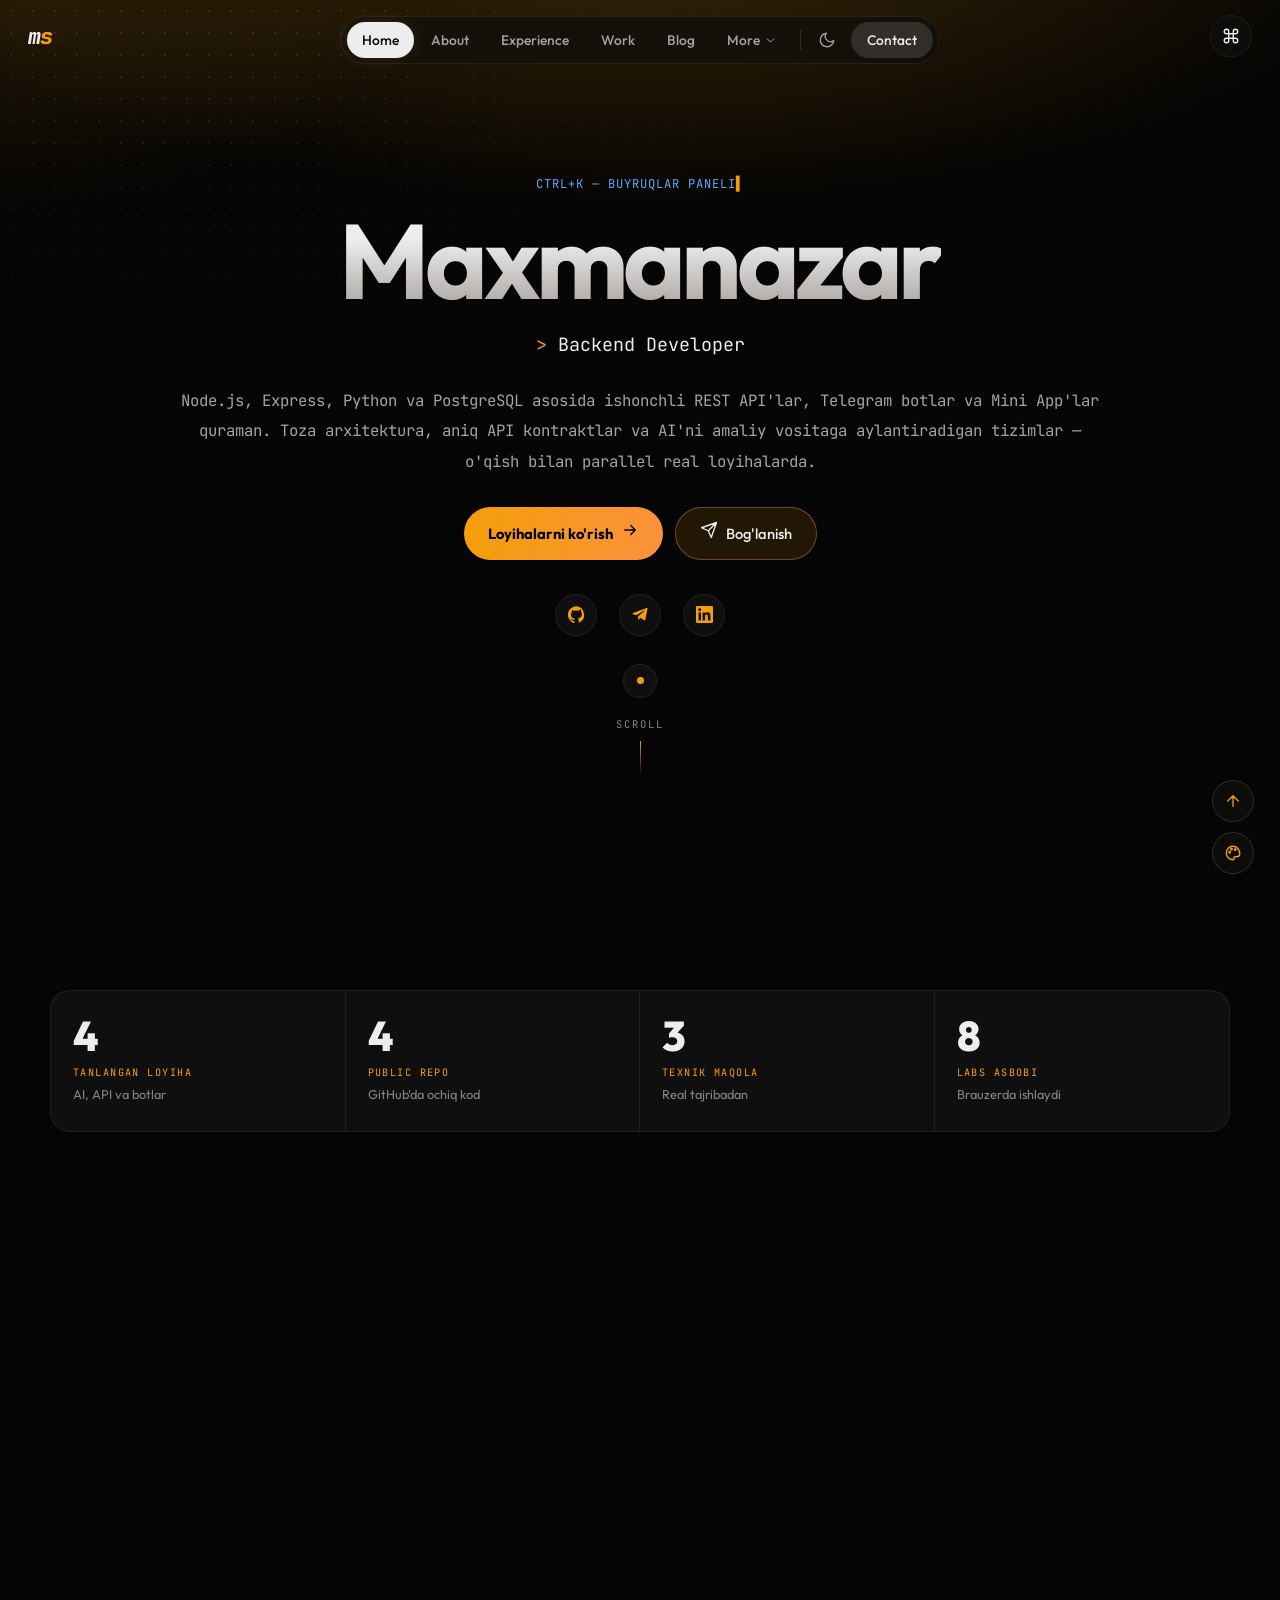
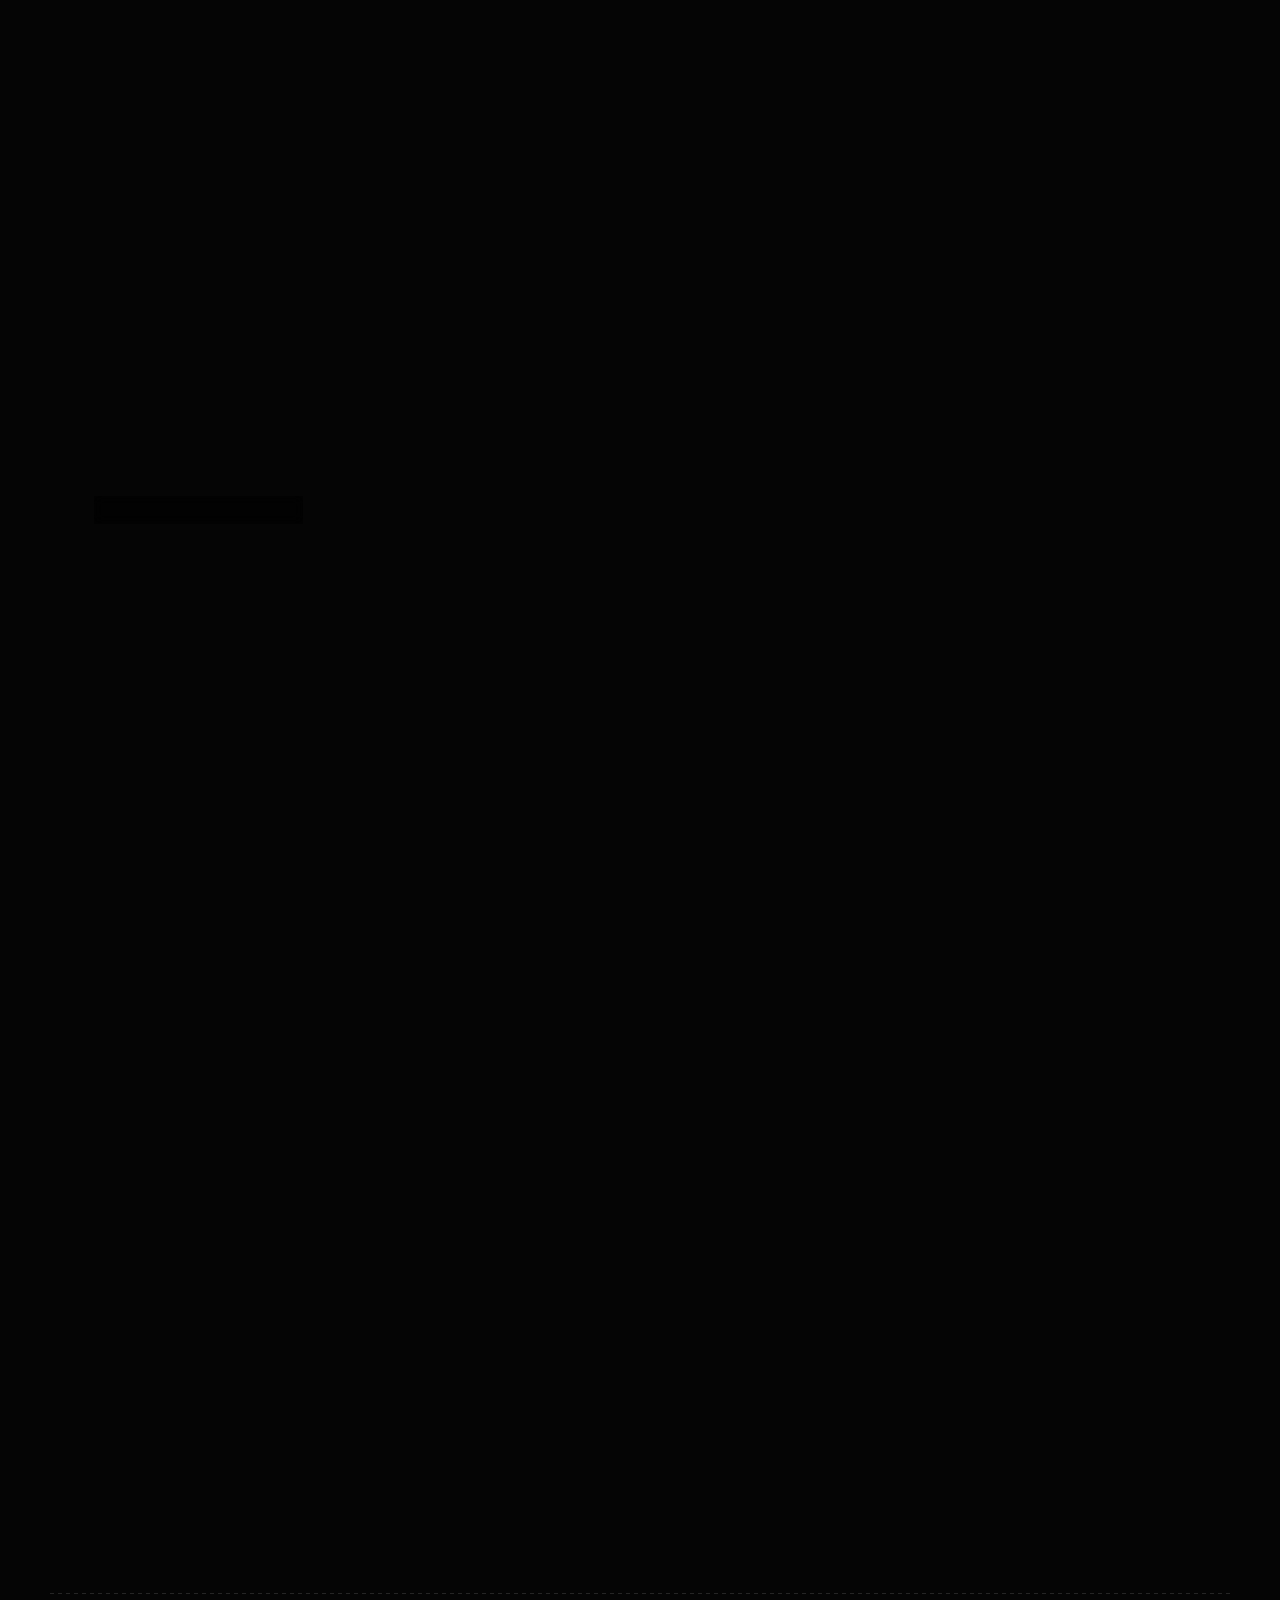
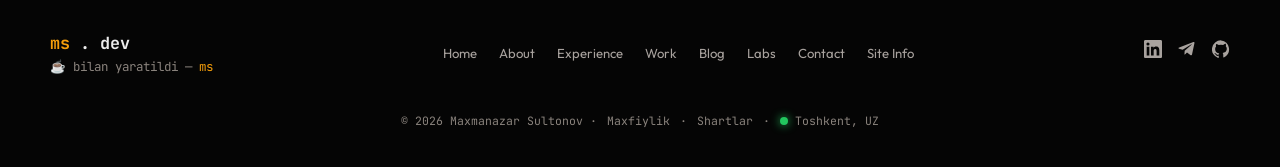
==== commit b5605e1a: "Mobil-first responsive dizayn, yangi rasm va xatolar tuzatildi - Telefon: pastki tab bar va bottom-s" ====
--- a/index.html
+++ b/index.html
@@ -2,23 +2,37 @@
 <html lang="uz" data-theme="dark">
 <head>
   <meta charset="UTF-8" />
-  <meta name="viewport" content="width=device-width, initial-scale=1.0" />
+  <meta name="viewport" content="width=device-width, initial-scale=1, viewport-fit=cover, interactive-widget=resizes-content" />
   <title>Maxmanazar Sultonov (MS) | Backend Developer</title>
   <meta name="description" content="Maxmanazar Sultonov — Toshkentlik Backend Developer. Node.js, Express, Python va PostgreSQL asosida REST API, Telegram botlar va AI integratsiyalar." />
-  <meta property="og:title" content="Maxmanazar Sultonov | Backend Developer" />
-  <meta property="og:description" content="REST API, Telegram botlar va kengaytiriladigan backend tizimlar." />
-  <meta property="og:image" content="https://avatars.githubusercontent.com/u/249048169?v=4" />
+  <link rel="canonical" href="https://maxmanazar025.github.io/" />
+  <meta property="og:type" content="website" />
+  <meta property="og:site_name" content="ms.dev — Maxmanazar Sultonov" />
+  <meta property="og:locale" content="uz_UZ" />
+  <meta property="og:url" content="https://maxmanazar025.github.io/" />
+  <meta property="og:title" content="Maxmanazar Sultonov (MS) | Backend Developer" />
+  <meta property="og:description" content="Maxmanazar Sultonov — Toshkentlik Backend Developer. Node.js, Express, Python va PostgreSQL asosida REST API, Telegram botlar va AI integratsiyalar." />
+  <meta property="og:image" content="https://maxmanazar025.github.io/assets/img/og-card.jpg" />
+  <meta property="og:image:width" content="1200" /><meta property="og:image:height" content="630" />
+  <meta property="og:image:alt" content="Maxmanazar Sultonov — Backend Developer" />
+  <meta name="twitter:card" content="summary_large_image" />
   <meta name="theme-color" content="#050505" />
+  <meta name="color-scheme" content="dark light" />
   <link rel="icon" href="assets/img/favicon.svg" type="image/svg+xml" />
+  <link rel="apple-touch-icon" href="assets/img/apple-touch-icon.png" />
+  <link rel="manifest" href="manifest.webmanifest" />
   <link rel="preconnect" href="https://fonts.googleapis.com" /><link rel="preconnect" href="https://fonts.gstatic.com" crossorigin />
-  <link href="https://fonts.googleapis.com/css2?family=Outfit:wght@300;400;500;600;700;800&family=JetBrains+Mono:wght@400;500;700&family=Instrument+Serif:ital@1&display=swap" rel="stylesheet" />
-  <script>try{var t=localStorage.getItem("theme");if(t)document.documentElement.dataset.theme=t;var a=localStorage.getItem("accentHex");if(a){a=a.split(",");document.documentElement.style.setProperty("--accent",a[0]);document.documentElement.style.setProperty("--accent-2",a[1]);document.documentElement.dataset.accent="1"}}catch(e){}</script>
+  <link href="https://fonts.googleapis.com/css2?family=Outfit:wght@400;500;600;700;800&family=JetBrains+Mono:wght@400;500;700&family=Instrument+Serif:ital@1&display=swap" rel="stylesheet" />
+  <script>(function(){var d=document.documentElement;d.classList.add("js");try{var t=localStorage.getItem("theme");if(t)d.dataset.theme=t;var a=(localStorage.getItem("accentHex")||"").split(",");if(a.length===4){["--acc-d","--acc2-d","--acc-l","--acc2-l"].forEach(function(k,i){d.style.setProperty(k,a[i])});d.dataset.accent="1"}}catch(e){}if(d.dataset.theme==="light"){var m=document.querySelector('meta[name="theme-color"]');if(m)m.content="#faf8f5"}})();</script>
   <link rel="stylesheet" href="assets/css/main.css" />
+  <script type="application/ld+json">{"@context": "https://schema.org", "@type": "Person", "name": "Maxmanazar Sultonov", "alternateName": "MS", "jobTitle": "Backend Developer", "url": "https://maxmanazar025.github.io/", "image": "https://maxmanazar025.github.io/assets/img/me-pdp.jpg", "address": {"@type": "PostalAddress", "addressLocality": "Toshkent", "addressCountry": "UZ"}, "alumniOf": {"@type": "CollegeOrUniversity", "name": "PDP University"}, "knowsAbout": ["Node.js", "Express.js", "Python", "PostgreSQL", "REST API", "Telegram Bots", "LLM"], "sameAs": ["https://github.com/maxmanazar025", "https://t.me/maxmanazarbek", "https://www.linkedin.com/in/maxmanazar-sultonov-dev"]}</script>
 </head>
 <body data-page="home">
   <main>
     <section class="hero">
-      <p class="hero-status"><span class="typer" data-lines="CTRL+K — BUYRUQLAR PANELI|FOKUS: REST API & TELEGRAM BOTLAR|HOLAT: KENGAYTIRILADIGAN TIZIMLAR QURYAPMAN|TERMINAL: CTRL+K → 'shell'"></span><span class="caret">▌</span></p>
+      <p class="hero-status" aria-hidden="true"><span class="typer"
+        data-lines="CTRL+K — BUYRUQLAR PANELI|FOKUS: REST API & TELEGRAM BOTLAR|HOLAT: KENGAYTIRILADIGAN TIZIMLAR QURYAPMAN|TERMINAL: CTRL+K → 'shell'"
+        data-mlines="FOKUS: REST API & BOTLAR|HOLAT: TIZIMLAR QURYAPMAN|OPEN TO WORK · INTERN / JUNIOR|⌘ — QIDIRUV VA TERMINAL"></span><span class="caret">▌</span></p>
       <h1 class="hero-name">Maxmanazar</h1>
       <p class="hero-role"><span class="accent">&gt;</span> Backend Developer</p>
       <p class="hero-text">
@@ -26,20 +40,113 @@
         va Mini App'lar quraman. Toza arxitektura, aniq API kontraktlar va AI'ni amaliy vositaga
         aylantiradigan tizimlar — o'qish bilan parallel real loyihalarda.
       </p>
+      <div class="hero-cta">
+        <a class="btn btn-solid" href="work/">Loyihalarni ko'rish <span data-icon="arrow"></span></a>
+        <a class="btn btn-ghost" href="contact/"><span data-icon="send"></span> Bog'lanish</a>
+      </div>
       <div class="hero-socials">
         <a href="https://github.com/maxmanazar025" target="_blank" rel="noopener" aria-label="GitHub" class="soc" data-icon="github"></a>
         <a href="https://t.me/maxmanazarbek" target="_blank" rel="noopener" aria-label="Telegram" class="soc" data-icon="telegram"></a>
         <a href="https://www.linkedin.com/in/maxmanazar-sultonov-dev" target="_blank" rel="noopener" aria-label="LinkedIn" class="soc" data-icon="linkedin"></a>
       </div>
       <button class="orb" data-cmdk aria-label="Buyruqlar panelini ochish" title="Ctrl + K"><span></span></button>
+      <a class="scroll-cue" href="#highlights" aria-label="Pastga o'tish"><span>SCROLL</span><i></i></a>
     </section>
+
+    <div class="container">
+      <section class="home-sec" id="highlights">
+        <div class="home-stats reveal">
+          <div><b>4</b><span>Tanlangan loyiha</span><small>AI, API va botlar</small></div>
+          <div><b data-gh="repos">4</b><span>Public repo</span><small>GitHub'da ochiq kod</small></div>
+          <div><b>3</b><span>Texnik maqola</span><small>Real tajribadan</small></div>
+          <div><b>8</b><span>Labs asbobi</span><small>Brauzerda ishlaydi</small></div>
+        </div>
+      </section>
+
+      <section class="home-sec">
+        <div class="sec-head">
+          <div><p class="eyebrow">Tanlangan ishlar</p><h2 class="h-lg">Production'ga <span class="serif grad">yaqin loyihalar</span></h2></div>
+          <a class="link-more" href="work/">Barcha loyihalar <span data-icon="arrow"></span></a>
+        </div>
+        <div class="proj-grid">
+          <a class="card hov proj-card reveal" href="work/#memora">
+            <span class="p-ic" data-icon="brain"></span><span class="go" data-icon="ext"></span>
+            <span class="label">AI · Telegram · Flagship</span>
+            <h3>Memora OS</h3>
+            <p>Multi-agent AI akademik yordamchi: bot + worker, bitta PostgreSQL va provayderlararo LLM fallback zanjiri.</p>
+            <div class="chips"><i>Python</i><i>aiogram</i><i>PostgreSQL</i><i>Docker</i></div>
+          </a>
+          <a class="card hov proj-card reveal" href="work/#caretrack">
+            <span class="p-ic" data-icon="shield"></span><span class="go" data-icon="ext"></span>
+            <span class="label">REST API · Security</span>
+            <h3>CareTrack Clinic</h3>
+            <p>Tibbiy yozuvlar REST API'si: JWT, bcrypt va rollar asosidagi kirish nazorati (RBAC), ikki tilli xatolar.</p>
+            <div class="chips"><i>Node.js</i><i>Express</i><i>JWT</i><i>RBAC</i></div>
+          </a>
+          <a class="card hov proj-card reveal" href="work/#planner">
+            <span class="p-ic" data-icon="calendar"></span><span class="go" data-icon="ext"></span>
+            <span class="label">Telegram Bot</span>
+            <h3>Smart Planner Bot</h3>
+            <p>Kunlik, oylik va yillik maqsadlar uchun bot — grammY va PostgreSQL, obuna modeli uchun tayyor sxema.</p>
+            <div class="chips"><i>Node.js</i><i>grammY</i><i>PostgreSQL</i></div>
+          </a>
+        </div>
+      </section>
+
+      <section class="home-sec">
+        <div class="card me-card reveal">
+          <figure class="me-photo">
+            <img src="assets/img/me-pdp.jpg" alt="Maxmanazar Sultonov PDP University binosi oldida" width="720" height="863" loading="lazy" />
+            <figcaption>📍 PDP University, Toshkent</figcaption>
+          </figure>
+          <div>
+            <p class="eyebrow">Men haqimda</p>
+            <h2>Kod — maqsad bilan.<br /><span class="serif grad">O'sish — qiziqish bilan.</span></h2>
+            <p>PDP University'da Axborot texnologiyalari yo'nalishida 2-kurs talabasiman. Har bir yangi mavzuni darhol real loyihada sinab ko'raman — "ekranda nima bo'lyapti?" emas, <strong>"ichkarida nima bo'lyapti?"</strong> degan savol bilan.</p>
+            <p class="dim">Hozirgi fokus: ishonchli API'lar, Telegram avtomatlashtirish va AI'ni amaliy vositaga aylantirish.</p>
+            <div class="row">
+              <a class="btn btn-ghost" href="about/">Hikoyamni o'qish <span data-icon="arrow"></span></a>
+              <a class="btn btn-ghost" href="experience/">Tajriba</a>
+              <span class="pill"><i class="live"></i> Open to work</span>
+            </div>
+          </div>
+        </div>
+      </section>
+
+      <section class="home-sec">
+        <div class="sec-head">
+          <div><p class="eyebrow">Field Notes</p><h2 class="h-lg">So'nggi <span class="serif grad">maqolalar</span></h2></div>
+          <a class="link-more" href="blog/">Blogga o'tish <span data-icon="arrow"></span></a>
+        </div>
+        <div class="post-list reveal">
+          <a class="post-row" href="blog/memora-os-arxitekturasi/"><span class="post-tag">Arxitektura</span><div><h3>Memora OS: bot, worker va bitta PostgreSQL</h3><p>Ikki jarayon, bitta baza — nega Redis'siz qurdim. · 7 daq</p></div><span data-icon="arrow"></span></a>
+          <a class="post-row" href="blog/llm-fallback-zanjiri/"><span class="post-tag">AI</span><div><h3>LLM fallback zanjiri: model yiqilsa ham bot ishlasin</h3><p>Retry, backoff, jitter, cool-down va provayderlararo o'tish. · 6 daq</p></div><span data-icon="arrow"></span></a>
+          <a class="post-row" href="blog/express-jwt-rbac/"><span class="post-tag">Xavfsizlik</span><div><h3>Express.js'da JWT va RBAC: CareTrack tajribasi</h3><p>Middleware zanjiri, 401 va 403 farqi. · 6 daq</p></div><span data-icon="arrow"></span></a>
+        </div>
+      </section>
+
+      <section class="home-sec">
+        <div class="card cta-band reveal">
+          <p class="eyebrow c">Hamkorlik</p>
+          <h2 class="h-xl c">Keling, <span class="serif grad">birga quramiz.</span></h2>
+          <p class="lead c">Stajirovka, freelance loyiha yoki API arxitekturasi bo'yicha savol — odatda 2–4 soat ichida javob beraman.</p>
+          <div class="row-c">
+            <a class="btn btn-solid" href="contact/">Xabar yozish <span data-icon="arrow"></span></a>
+            <a class="btn btn-ghost" href="https://t.me/maxmanazarbek" target="_blank" rel="noopener"><span data-icon="telegram"></span> Telegram</a>
+          </div>
+        </div>
+      </section>
+    </div>
   </main>
   <script src="assets/js/site.js"></script>
   <script>
     (() => {
-      const el = document.querySelector(".typer"), lines = el.dataset.lines.split("|");
+      const el = document.querySelector(".typer"), root = document.documentElement;
+      const lines = (root.classList.contains("touch") || innerWidth < 768 ? el.dataset.mlines : el.dataset.lines).split("|");
+      if (matchMedia("(prefers-reduced-motion: reduce)").matches) { el.textContent = lines[0]; return; }
       let li = 0, ci = 0, del = false;
       (function type() {
+        if (document.hidden) return setTimeout(type, 500);
         const w = lines[li]; el.textContent = w.slice(0, ci);
         if (!del && ci < w.length) ci++; else if (del && ci > 0) ci--;
         else if (!del) { del = true; return setTimeout(type, 1800); } else { del = false; li = (li + 1) % lines.length; }
--- a/assets/css/main.css
+++ b/assets/css/main.css
@@ -2,8 +2,10 @@
    ms.dev — Maxmanazar Sultonov portfolio
    ========================================================= */
 :root {
-  --accent: #f59e0b;
-  --accent-2: #fb923c;
+  /* accent: dark-theme value (-d) and a darker, AA-contrast value for light theme (-l) */
+  --acc-d: #f59e0b; --acc2-d: #fb923c; --acc-l: #b45309; --acc2-l: #c2410c;
+  --accent: var(--acc-d);
+  --accent-2: var(--acc2-d);
   --pink: #f0508a;
   --bg: #050505;
   --bg-2: #0b0a09;
@@ -14,7 +16,7 @@
   --border-2: rgba(255, 255, 255, 0.13);
   --text: #ededed;
   --text-2: #a8a29e;
-  --muted: #6b6560;
+  --muted: #8a837d;
   --green: #4ade80;
   --blue: #60a5fa;
   --nav-bg: rgba(16, 15, 14, 0.74);
@@ -26,9 +28,15 @@
   --mono: "JetBrains Mono", ui-monospace, monospace;
   --serif: "Instrument Serif", Georgia, serif;
   --r: 18px;
+  --gutter: 32px;
+  --top-h: 72px;
+  --safe-b: env(safe-area-inset-bottom, 0px);
   --ease: cubic-bezier(.2, .8, .2, 1);
 }
 [data-theme="light"] {
+  --accent: var(--acc-l);
+  --accent-2: var(--acc2-l);
+  --pink: #db2777;
   --bg: #faf8f5;
   --bg-2: #f2eee8;
   --card: rgba(255, 255, 255, 0.82);
@@ -38,18 +46,19 @@
   --border-2: rgba(0, 0, 0, 0.15);
   --text: #1a1714;
   --text-2: #57514b;
-  --muted: #8f8780;
-  --green: #16a34a;
+  --muted: #6f6862;
+  --green: #15803d;
   --blue: #2563eb;
   --nav-bg: rgba(255, 255, 255, 0.78);
   --shadow: 0 20px 50px -26px rgba(60, 40, 20, 0.35);
 }
 
 *, *::before, *::after { box-sizing: border-box; margin: 0; padding: 0; }
-html { scroll-behavior: smooth; scroll-padding-top: 100px; }
+html { scroll-behavior: smooth; scroll-padding-top: 100px; overflow-x: clip; -webkit-text-size-adjust: 100%; -webkit-tap-highlight-color: transparent; }
+html.locked, html.locked body { overflow: hidden; }
 body {
   font-family: var(--font); background: var(--bg); color: var(--text); line-height: 1.6;
-  overflow-x: hidden; -webkit-font-smoothing: antialiased; min-height: 100vh;
+  overflow-x: clip; -webkit-font-smoothing: antialiased; min-height: 100vh; min-height: 100dvh;
   display: flex; flex-direction: column; transition: background .4s, color .4s;
 }
 main { flex: 1; }
@@ -66,11 +75,14 @@
 .accent { color: var(--accent); }
 .small { font-size: .78rem; }
 strong { color: var(--text); font-weight: 600; }
+p, li, h1, h2, h3, h4, dd, figcaption { overflow-wrap: break-word; }
+.hint-touch { display: none; }
+.touch .hint-touch { display: inline; } .touch .hint-hover { display: none; }
 .skip { position: absolute; left: -999px; top: 8px; z-index: 999; background: var(--accent); color: #000; padding: 8px 14px; border-radius: 8px; }
 .skip:focus { left: 8px; }
 
-.container { width: min(1180px, 92%); margin: 0 auto; position: relative; }
-.narrow { width: min(820px, 92%); margin: 0 auto; }
+.container { width: min(1180px, calc(100% - 2 * var(--gutter))); margin: 0 auto; position: relative; }
+.narrow { width: min(820px, calc(100% - 2 * var(--gutter))); margin: 0 auto; }
 .section { padding: 110px 0 40px; position: relative; }
 .page { padding-top: 120px; }
 
@@ -83,12 +95,17 @@
   background-size: 22px 22px;
   -webkit-mask-image: radial-gradient(ellipse 70% 55% at 15% 0%, #000 10%, transparent 70%);
   mask-image: radial-gradient(ellipse 70% 55% at 15% 0%, #000 10%, transparent 70%); }
-.scroll-progress { position: fixed; top: 0; left: 0; height: 2px; width: 0; z-index: 120; background: linear-gradient(90deg, var(--accent), var(--pink)); }
+.scroll-progress { position: fixed; top: 0; left: 0; height: 2px; width: 100%; transform: scaleX(0); transform-origin: 0 50%; z-index: 120; background: linear-gradient(90deg, var(--accent), var(--pink)); }
 
 /* ---------- header / nav ---------- */
-.logo { position: fixed; top: 22px; left: 28px; z-index: 80; font-family: var(--mono); font-weight: 800; font-size: 1.35rem; letter-spacing: -1px; font-style: italic; }
+.topbar { position: fixed; top: 0; left: 0; right: 0; z-index: 80; height: var(--top-h); display: flex; align-items: center; justify-content: space-between; gap: 12px;
+  padding: 0 max(28px, env(safe-area-inset-right)) 0 max(28px, env(safe-area-inset-left)); transition: transform .35s var(--ease); }
+.topbar::before { content: ""; position: absolute; inset: 0; z-index: -1; opacity: 0; transition: opacity .3s; pointer-events: none;
+  background: linear-gradient(to bottom, color-mix(in srgb, var(--bg) 90%, transparent), transparent); }
+.scrolled .topbar::before { opacity: 1; }
+.logo { font-family: var(--mono); font-weight: 800; font-size: 1.35rem; letter-spacing: -1px; font-style: italic; min-width: 44px; min-height: 44px; display: inline-flex; align-items: center; }
 .logo span { color: var(--accent); }
-.nav { position: fixed; top: 16px; left: 50%; transform: translateX(-50%); z-index: 80; }
+.nav { position: absolute; top: 16px; left: 50%; transform: translateX(-50%); }
 .nav-pill { display: flex; align-items: center; gap: 2px; padding: 5px; background: var(--nav-bg); border: 1px solid var(--border); border-radius: 999px;
   backdrop-filter: blur(16px) saturate(1.4); -webkit-backdrop-filter: blur(16px) saturate(1.4); box-shadow: var(--shadow); }
 .nav-link { display: inline-flex; align-items: center; gap: 4px; font-size: .86rem; font-weight: 500; padding: 7px 15px; border-radius: 999px; color: var(--text-2); transition: color .2s, background .25s; white-space: nowrap; }
@@ -97,16 +114,17 @@
 .nav-link .chev { width: 13px; height: 13px; transition: transform .25s; }
 .more.open .chev { transform: rotate(180deg); }
 .nav-sep { width: 1px; height: 20px; background: var(--border-2); margin: 0 6px; }
-.icon-btn { width: 34px; height: 34px; border-radius: 50%; display: grid; place-items: center; color: var(--text-2); transition: background .2s, color .2s; }
+.icon-btn { width: 36px; height: 36px; border-radius: 50%; display: grid; place-items: center; color: var(--text-2); transition: background .2s, color .2s, border-color .2s, transform .2s; }
 .icon-btn:hover { background: var(--border); color: var(--text); }
 .nav-cta { font-size: .86rem; font-weight: 500; padding: 7px 16px; border-radius: 999px; margin-left: 4px; background: var(--border-2); transition: background .2s, color .2s; }
 .nav-cta:hover, .nav-cta.active { background: var(--accent); color: #000; }
+[data-theme="light"] .nav-cta:hover, [data-theme="light"] .nav-cta.active, [data-theme="light"] .btn-solid, [data-theme="light"] .tbtn.primary, [data-theme="light"] .branch, [data-theme="light"] .skip { color: #fff; }
 .i-sun { display: none; } [data-theme="light"] .i-sun { display: block; } [data-theme="light"] .i-moon { display: none; }
 .more { position: relative; }
 .more-menu { position: absolute; top: calc(100% + 14px); left: 50%; transform: translate(-50%, -6px); width: 360px; padding: 8px; display: grid; grid-template-columns: 1fr 1fr; gap: 6px;
   background: var(--nav-bg); border: 1px solid var(--border-2); border-radius: 18px; backdrop-filter: blur(18px); -webkit-backdrop-filter: blur(18px); box-shadow: var(--shadow);
-  opacity: 0; pointer-events: none; transition: opacity .2s, transform .25s var(--ease); }
-.more.open .more-menu { opacity: 1; pointer-events: auto; transform: translate(-50%, 0); }
+  opacity: 0; visibility: hidden; transition: opacity .2s, transform .25s var(--ease), visibility .25s; }
+.more.open .more-menu { opacity: 1; visibility: visible; transform: translate(-50%, 0); }
 .more-menu a { position: relative; overflow: hidden; border-radius: 12px; padding: 14px; background: var(--card-hi); border: 1px solid var(--border); transition: border-color .2s, transform .2s; }
 .more-menu a:hover { border-color: var(--line); transform: translateY(-2px); }
 .more-menu a.big { min-height: 108px; display: flex; flex-direction: column; justify-content: flex-end; }
@@ -115,13 +133,53 @@
 .more-menu small { color: var(--muted); font-size: .74rem; }
 .more-menu a.sm { display: flex; align-items: center; gap: 10px; }
 .more-menu a.sm .i { width: 30px; height: 30px; padding: 6px; border-radius: 8px; border: 1px solid var(--border-2); }
-.burger { display: none; }
-.cmd-btn { position: fixed; top: 18px; right: 26px; z-index: 80; width: 40px; height: 40px; border-radius: 50%; display: grid; place-items: center;
-  background: var(--nav-bg); border: 1px solid var(--border); backdrop-filter: blur(12px); transition: border-color .2s, transform .2s; }
-.cmd-btn:hover { border-color: var(--accent); transform: rotate(-8deg); }
+.top-actions { display: flex; gap: 8px; align-items: center; margin-left: auto; }
+.top-btn { width: 42px; height: 42px; background: var(--nav-bg); border: 1px solid var(--border); backdrop-filter: blur(12px); -webkit-backdrop-filter: blur(12px); color: var(--text); }
+.top-btn:hover { border-color: var(--accent); background: var(--nav-bg); }
+.cmd-btn:hover { transform: rotate(-8deg); }
+.top-actions .theme-toggle, .burger { display: none; }
+.burger-lines { width: 18px; height: 10px; position: relative; display: block; }
+.burger-lines i { position: absolute; left: 0; right: 0; height: 2px; border-radius: 2px; background: currentColor; transition: transform .3s var(--ease), top .3s var(--ease); }
+.burger-lines i:first-child { top: 0; } .burger-lines i:last-child { top: 8px; }
+.sheet-open .burger-lines i:first-child { top: 4px; transform: rotate(45deg); } .sheet-open .burger-lines i:last-child { top: 4px; transform: rotate(-45deg); }
+
+/* bottom tab bar (phones only, see responsive section) */
+.tabbar { display: none; }
+.tab { display: flex; flex-direction: column; align-items: center; justify-content: center; gap: 3px; font-size: .64rem; font-weight: 500; color: var(--text-2); border-radius: 14px; position: relative; transition: color .2s, background .2s; min-height: 48px; }
+.tab .i { width: 20px; height: 20px; transition: transform .25s var(--ease); }
+.tab.active { color: var(--accent); }
+.tab.active::before { content: ""; position: absolute; top: 3px; width: 4px; height: 4px; border-radius: 50%; background: var(--accent); box-shadow: 0 0 8px var(--accent); }
+.tab:active { background: var(--border); }
+.sheet-open .tab-menu { color: var(--accent); }
+
+/* menu sheet: side drawer on tablets, bottom sheet on phones */
+.sheet { position: fixed; inset: 0; z-index: 250; background: rgba(0,0,0,.5); backdrop-filter: blur(6px); -webkit-backdrop-filter: blur(6px); opacity: 0; transition: opacity .28s; }
+.sheet.open { opacity: 1; }
+.sheet[hidden] { display: none; }
+.sheet-panel { position: absolute; top: 0; right: 0; bottom: 0; width: min(420px, 100%); background: var(--card-solid); border-left: 1px solid var(--border-2); box-shadow: var(--shadow);
+  display: flex; flex-direction: column; gap: 16px; padding: 18px 18px calc(18px + var(--safe-b)); overflow-y: auto; overscroll-behavior: contain;
+  transform: translateX(100%); transition: transform .32s var(--ease); }
+.sheet.open .sheet-panel { transform: none; }
+.sheet-head { display: flex; justify-content: space-between; align-items: center; }
+.sheet-links { display: grid; grid-template-columns: minmax(0, 1fr); gap: 4px; }
+.sheet-link { display: flex; align-items: center; gap: 14px; padding: 9px 12px; border-radius: 14px; border: 1px solid transparent; transition: background .2s, border-color .2s; }
+.sheet-link:hover, .sheet-link:focus-visible { background: var(--card-hi); }
+.sheet-link.active { background: var(--soft); border-color: var(--line); }
+.sheet-link > span:nth-child(2) { flex: 1; min-width: 0; }
+.sheet-link b { display: block; font-size: 1rem; font-weight: 600; }
+.sheet-link small { display: block; color: var(--muted); font-size: .74rem; white-space: nowrap; overflow: hidden; text-overflow: ellipsis; }
+.sheet-link .go { opacity: .35; width: 16px; height: 16px; }
+.sheet-ic { width: 40px; height: 40px; flex: none; border-radius: 12px; display: grid; place-items: center; color: var(--c); background: color-mix(in srgb, var(--c) 16%, transparent); border: 1px solid color-mix(in srgb, var(--c) 30%, transparent); }
+.sheet.open .sheet-link { animation: rise .45s calc(var(--i) * 30ms) var(--ease) both; }
+.sheet-tools { display: grid; grid-template-columns: repeat(4, 1fr); gap: 8px; }
+.sheet-tool { display: flex; flex-direction: column; align-items: center; gap: 6px; padding: 12px 4px; border-radius: 14px; background: var(--card-hi); border: 1px solid var(--border); font-size: .72rem; color: var(--text-2); transition: transform .15s; }
+.sheet-tool .i { color: var(--accent); width: 20px; height: 20px; }
+.sheet-tool:active { transform: scale(.95); }
+.sheet-soc { display: flex; justify-content: center; gap: 12px; padding-top: 4px; }
+.sheet-soc a { width: 46px; height: 46px; border-radius: 50%; display: grid; place-items: center; border: 1px solid var(--border-2); color: var(--accent); }
 
 /* ---------- floating ---------- */
-.floaters { position: fixed; right: 26px; bottom: 26px; z-index: 70; display: grid; gap: 10px; }
+.floaters { position: fixed; right: max(26px, env(safe-area-inset-right)); bottom: calc(26px + var(--safe-b)); z-index: 70; display: grid; gap: 10px; }
 .fab { width: 42px; height: 42px; border-radius: 50%; display: grid; place-items: center; background: var(--nav-bg); border: 1px solid var(--border-2); color: var(--accent); backdrop-filter: blur(10px); transition: all .3s var(--ease); }
 .fab:hover { border-color: var(--accent); box-shadow: 0 0 20px -6px var(--accent); }
 .to-top { opacity: 0; pointer-events: none; transform: translateY(10px); }
@@ -180,7 +238,7 @@
 .chips .plus { color: var(--green); padding: 4px 2px; }
 
 /* ---------- HOME ---------- */
-.hero { min-height: 100vh; display: flex; flex-direction: column; align-items: center; justify-content: center; text-align: center; padding: 120px 6% 70px; }
+.hero { min-height: 100vh; min-height: 100svh; display: flex; flex-direction: column; align-items: center; justify-content: center; text-align: center; padding: 120px 6% 70px; }
 .hero-status { font-family: var(--mono); font-size: .76rem; letter-spacing: .08em; color: var(--blue); margin-bottom: 12px; min-height: 1.2em; }
 .caret { animation: blink 1s steps(1) infinite; color: var(--accent); } @keyframes blink { 50% { opacity: 0; } }
 .hero-name { font-size: clamp(2.4rem, 12vw, 6.6rem); font-weight: 700; letter-spacing: -.045em; line-height: 1; background: linear-gradient(180deg, var(--text) 30%, var(--text-2)); -webkit-background-clip: text; background-clip: text; color: transparent; animation: rise .9s var(--ease) both; }
@@ -207,8 +265,10 @@
 .p-front { padding: 14px 14px 48px; transform: rotate(-2deg); }
 .p-front img { width: 100%; height: 100%; object-fit: cover; filter: grayscale(1) contrast(1.05); transition: filter .5s; }
 .p-front figcaption { position: absolute; bottom: 15px; left: 0; right: 0; text-align: center; color: #3a3530; font-size: .8rem; font-family: var(--mono); }
-.polaroid-wrap:hover .p-front { transform: rotate(0) scale(1.03); } .polaroid-wrap:hover .p-front img { filter: none; }
-.polaroid-wrap:hover .p-back { transform: rotate(-16deg) translate(-62px, 14px); } .polaroid-wrap:hover .p-mid { transform: rotate(13deg) translate(60px, 10px); }
+@media (hover: hover) {
+  .polaroid-wrap:hover .p-front { transform: rotate(0) scale(1.03); } .polaroid-wrap:hover .p-front img { filter: none; }
+  .polaroid-wrap:hover .p-back { transform: rotate(-16deg) translate(-62px, 14px); } .polaroid-wrap:hover .p-mid { transform: rotate(13deg) translate(60px, 10px); }
+}
 .ptag { position: absolute; z-index: 3; font-family: var(--mono); font-size: .7rem; padding: 5px 10px; border-radius: 6px; background: var(--card-solid); border: 1px solid var(--border-2); color: var(--accent); }
 .ptag.t1 { top: 34px; right: 4%; transform: rotate(5deg); } .ptag.t2 { bottom: 58px; left: 2%; transform: rotate(-5deg); }
 .hint { position: absolute; bottom: -6px; right: 10%; font-family: var(--mono); font-size: .7rem; color: var(--muted); }
@@ -575,57 +635,273 @@
 .toast { position: fixed; left: 50%; bottom: 30px; transform: translate(-50%, 20px); z-index: 400; padding: 10px 18px; border-radius: 10px; font-family: var(--mono); font-size: .8rem; background: var(--card-solid); border: 1px solid var(--accent); opacity: 0; pointer-events: none; transition: all .3s; }
 .toast.show { opacity: 1; transform: translate(-50%, 0); }
 
-/* reveal */
-.reveal { opacity: 0; transform: translateY(30px); transition: opacity .8s var(--ease), transform .8s var(--ease); }
-.reveal.in { opacity: 1; transform: none; }
+/* reveal (hidden only when JS runs, so content never disappears without JS) */
+.js .reveal { opacity: 0; transform: translateY(30px); transition: opacity .8s var(--ease), transform .8s var(--ease); }
+.js .reveal.in { opacity: 1; transform: none; }
 
 /* 404 */
 .nf { min-height: 80vh; display: grid; place-items: center; text-align: center; }
 .nf b { font-size: clamp(6rem, 20vw, 12rem); font-weight: 800; letter-spacing: -.05em; line-height: 1; display: block; }
 
-/* ---------- RESPONSIVE ---------- */
-@media (max-width: 1000px) {
+/* ---------- HOME: sections under the hero ---------- */
+.hero-cta { display: flex; gap: 12px; justify-content: center; flex-wrap: wrap; margin-top: 30px; animation: rise .9s .22s var(--ease) both; }
+.hero-cta .btn { padding: 13px 24px; font-size: .92rem; }
+.scroll-cue { margin-top: 18px; font-family: var(--mono); font-size: .66rem; letter-spacing: .2em; color: var(--muted); display: flex; flex-direction: column; align-items: center; gap: 8px; animation: rise .9s .6s var(--ease) both; }
+.scroll-cue i { width: 1px; height: 34px; background: linear-gradient(var(--accent), transparent); animation: cue 2s ease-in-out infinite; transform-origin: top; }
+@keyframes cue { 0% { transform: scaleY(0); } 50% { transform: scaleY(1); } 100% { transform: scaleY(1); opacity: 0; } }
+.home-sec { padding: 90px 0 0; }
+.sec-head { display: flex; justify-content: space-between; align-items: flex-end; gap: 16px; margin-bottom: 30px; flex-wrap: wrap; }
+.sec-head .h-lg { margin: 0; }
+.link-more { font-family: var(--mono); font-size: .8rem; color: var(--accent); display: inline-flex; align-items: center; gap: 6px; min-height: 44px; }
+.link-more:hover .i { transform: translateX(3px); } .link-more .i { transition: transform .2s; width: 16px; height: 16px; }
+.home-stats { display: grid; grid-template-columns: repeat(4, 1fr); border: 1px solid var(--border); border-radius: 20px; background: var(--card); overflow: hidden; }
+.home-stats > div { padding: 24px 22px; border-right: 1px solid var(--border); }
+.home-stats > div:last-child { border-right: 0; }
+.home-stats b { display: block; font-size: clamp(1.9rem, 4vw, 2.6rem); font-weight: 800; letter-spacing: -.03em; line-height: 1; }
+.home-stats span { display: block; margin-top: 8px; font-family: var(--mono); font-size: .64rem; letter-spacing: .14em; color: var(--accent); text-transform: uppercase; }
+.home-stats small { color: var(--muted); font-size: .8rem; }
+.proj-grid { display: grid; grid-template-columns: repeat(3, 1fr); gap: 20px; }
+.proj-card { display: flex; flex-direction: column; gap: 12px; min-height: 280px; }
+.proj-card .p-ic { width: 52px; height: 52px; border-radius: 14px; display: grid; place-items: center; background: var(--soft); border: 1px solid var(--line); color: var(--accent); }
+.proj-card .p-ic .i { width: 24px; height: 24px; }
+.proj-card h3 { font-size: 1.35rem; font-weight: 700; letter-spacing: -.02em; }
+.proj-card p { color: var(--text-2); font-size: .9rem; }
+.proj-card .chips { margin-top: auto; }
+.proj-card .go { position: absolute; top: 22px; right: 22px; width: 38px; height: 38px; border-radius: 50%; display: grid; place-items: center; border: 1px solid var(--border-2); transition: transform .3s var(--ease), border-color .3s, color .3s; }
+.proj-card:hover .go { transform: rotate(45deg); border-color: var(--accent); color: var(--accent); }
+.me-card { display: grid; grid-template-columns: 300px 1fr; gap: 40px; align-items: center; padding: 30px; }
+.me-photo { position: relative; aspect-ratio: 4 / 5; border-radius: 18px; overflow: hidden; border: 1px solid var(--border-2); background: var(--card-hi); }
+.me-photo img { width: 100%; height: 100%; object-fit: cover; object-position: 60% 40%; transition: transform .8s var(--ease); }
+.me-card:hover .me-photo img { transform: scale(1.04); }
+.me-photo figcaption { position: absolute; left: 12px; bottom: 12px; font-family: var(--mono); font-size: .68rem; padding: 5px 10px; border-radius: 8px; background: rgba(0,0,0,.6); color: #fff; backdrop-filter: blur(6px); }
+.me-card h2 { font-size: clamp(1.6rem, 3.4vw, 2.4rem); font-weight: 800; letter-spacing: -.03em; line-height: 1.1; margin: 10px 0 14px; }
+.me-card p { color: var(--text-2); margin-bottom: 14px; }
+.me-card .row { display: flex; gap: 10px; flex-wrap: wrap; margin-top: 20px; }
+.post-list { display: grid; border-top: 1px solid var(--border); }
+.post-row { display: grid; grid-template-columns: 140px 1fr auto; gap: 24px; align-items: center; padding: 22px 6px; border-bottom: 1px solid var(--border); transition: background .25s, padding .25s var(--ease); border-radius: 4px; }
+.post-row:hover { background: var(--card); padding-left: 16px; }
+.post-row .post-tag { white-space: nowrap; }
+.post-row h3 { font-size: 1.15rem; font-weight: 600; line-height: 1.3; }
+.post-row p { color: var(--muted); font-size: .84rem; margin-top: 4px; }
+.post-row .i { color: var(--accent); }
+.cta-band { text-align: center; padding: 60px 26px; position: relative; overflow: hidden; }
+.cta-band::before { content: ""; position: absolute; inset: -40% 20% auto; height: 300px; background: radial-gradient(closest-side, var(--glow), transparent); pointer-events: none; }
+.cta-band .h-xl { position: relative; }
+
+/* pointer spotlight on cards (mouse devices only) */
+@media (hover: hover) {
+  .card::after { content: ""; position: absolute; inset: 0; border-radius: inherit; pointer-events: none; opacity: 0; transition: opacity .35s;
+    background: radial-gradient(420px circle at var(--mx, 50%) var(--my, 50%), color-mix(in srgb, var(--accent) 9%, transparent), transparent 45%); }
+  .card:hover::after { opacity: 1; }
+}
+
+/* polaroid stack: hover on desktop, tap (.fan) everywhere */
+.polaroid-wrap { cursor: pointer; outline-offset: 8px; border-radius: 12px; }
+.polaroid figure, figure.polaroid { margin: 0; }
+.p-mid { padding: 14px 14px 48px; }
+.p-mid img { width: 100%; height: 100%; object-fit: cover; filter: saturate(.9); }
+.p-mid figcaption, .p-front figcaption { position: absolute; bottom: 15px; left: 0; right: 0; text-align: center; color: #3a3530; font-size: .78rem; font-family: var(--mono); }
+.p-front img { object-position: 58% 45%; }
+.p-note { position: absolute; left: 18px; bottom: 16px; font-family: var(--serif); font-style: italic; font-size: 1.1rem; color: #8c8378; line-height: 1.1; }
+.polaroid-wrap.fan .p-front { transform: rotate(0) scale(1.03); } .polaroid-wrap.fan .p-front img { filter: none; }
+.polaroid-wrap.fan .p-back { transform: rotate(-16deg) translate(-62px, 14px); } .polaroid-wrap.fan .p-mid { transform: rotate(13deg) translate(60px, 10px); }
+.touch .p-front img { filter: none; }
+
+/* misc fixes */
+.article a { overflow-wrap: anywhere; }
+.copyline span { min-width: 0; overflow-wrap: anywhere; }
+.coord span { min-width: 0; }
+.cmdk-box:focus { outline: none; }
+.grab { display: none; }
+.shell-chips { display: flex; gap: 6px; padding: 8px 12px; overflow-x: auto; border-top: 1px solid #1a1a1a; scrollbar-width: none; }
+.shell-chips::-webkit-scrollbar { display: none; }
+.shell-chips button { flex: none; font-family: var(--mono); font-size: .72rem; color: #bbb; padding: 6px 11px; border-radius: 8px; border: 1px solid #2a2a2a; background: #141414; }
+.shell-chips button:hover, .shell-chips button:active { border-color: var(--accent); color: var(--accent); }
+.filter[aria-pressed="true"] { border-color: var(--accent); color: var(--text); background: var(--soft); }
+.footer { padding-bottom: calc(36px + var(--safe-b)); }
+
+/* page transitions between pages (Chromium; ignored elsewhere) */
+@media (prefers-reduced-motion: no-preference) {
+  @view-transition { navigation: auto; }
+  ::view-transition-old(root) { animation: vt-out .22s ease both; }
+  ::view-transition-new(root) { animation: vt-in .32s var(--ease) both; }
+  @keyframes vt-out { to { opacity: 0; transform: translateY(-8px); } }
+  @keyframes vt-in { from { opacity: 0; transform: translateY(10px); } }
+}
+
+/* =========================================================
+   RESPONSIVE
+   ≥1440 wide · 1024–1439 laptop · 768–1023 tablet
+   431–767 large phone · 361–430 phone · ≤360 small phone
+   ========================================================= */
+@media (min-width: 1440px) {
+  .container { width: min(1260px, calc(100% - 2 * var(--gutter))); }
+  .hero-name { font-size: clamp(6rem, 8vw, 8rem); }
+}
+
+/* tablet + phones: header becomes compact bar, menu moves to the sheet */
+@media (max-width: 1023px) {
+  :root { --gutter: 24px; --top-h: 64px; }
+  .topbar { padding: 0 max(20px, env(safe-area-inset-right)) 0 max(20px, env(safe-area-inset-left)); }
+  .topbar::before { background: color-mix(in srgb, var(--bg) 78%, transparent); backdrop-filter: blur(14px) saturate(1.3); -webkit-backdrop-filter: blur(14px) saturate(1.3); border-bottom: 1px solid var(--border); }
+  .hide-top .topbar { transform: translateY(-100%); }
+  .nav { display: none; }
+  .top-actions .theme-toggle, .burger { display: grid; }
+  .page { padding-top: 104px; }
   .about-grid, .contact-grid, .connect-grid, .featured, .p-split, .uses-sec, .info-grid { grid-template-columns: 1fr; }
-  .profile, .toc { position: static; }
+  .about-grid { gap: 40px; }
+  .profile { position: static; }
   .stats, .impact, .contrib-stats { grid-template-columns: repeat(2, 1fr); }
-  .commits, .post-grid, .bento { grid-template-columns: repeat(2, 1fr); }
-  .projects, .skill-grid, .lab-grid { grid-template-columns: 1fr; }
+  .commits, .post-grid, .bento, .proj-grid { grid-template-columns: repeat(2, 1fr); }
+  .bento > :nth-child(3):last-child, .proj-grid > :nth-child(3):last-child { grid-column: 1 / -1; }
+  .projects, .skill-grid { grid-template-columns: 1fr; }
   .projects .project:nth-child(even) { margin-top: 0; }
-  .interests { grid-template-columns: repeat(2, 1fr); }
+  .interests { grid-template-columns: repeat(4, 1fr); }
   .timeline::before, .timeline .tl-fill { left: 7px; }
-  .tl-item { grid-template-columns: 16px 1fr; gap: 0 24px; }
+  .tl-item { grid-template-columns: 16px 1fr; gap: 0 24px; margin-bottom: 60px; }
   .tl-dot { grid-row: 1; grid-column: 1; margin: 12px 0 0; position: static; }
   .tl-left { grid-column: 2; margin-bottom: 20px; position: static; }
   .tl-right { grid-column: 2; padding-left: 0; }
   .principle { grid-template-columns: 1fr; gap: 10px; }
   .cmdk-body { grid-template-columns: 1fr; }
   .cmdk-prev { display: none; }
-}
-@media (max-width: 900px) {
-  .nav { top: 14px; left: auto; right: 74px; transform: none; }
-  .nav-pill { position: absolute; top: 54px; right: -50px; flex-direction: column; align-items: stretch; width: 240px; border-radius: 18px; padding: 10px; display: none; max-height: 80vh; overflow-y: auto; }
-  .nav.open .nav-pill { display: flex; }
-  .nav-sep { display: none; }
-  .nav-link, .nav-cta { padding: 10px 14px; margin: 0; }
-  .more-menu { position: static; transform: none; width: auto; opacity: 1; pointer-events: auto; display: none; margin: 4px 0; grid-template-columns: 1fr; box-shadow: none; }
-  .more.open .more-menu { display: grid; transform: none; }
-  .more-menu a.big { min-height: 0; }
-  .burger { display: grid; background: var(--nav-bg); border: 1px solid var(--border); width: 40px; height: 40px; }
-}
-@media (max-width: 620px) {
-  .section { padding: 80px 0 30px; }
-  .page { padding-top: 100px; }
-  .commits, .stats, .frow, .post-grid, .bento, .uses-list, .info-top, .duo, .impact, .contrib-stats { grid-template-columns: 1fr; }
-  .hero-text { font-size: .88rem; }
+  .home-stats { grid-template-columns: repeat(2, 1fr); }
+  .home-stats > div:nth-child(2) { border-right: 0; }
+  .home-stats > div:nth-child(-n+2) { border-bottom: 1px solid var(--border); }
+  .me-card { grid-template-columns: 240px 1fr; gap: 28px; }
+  /* site-info: TOC becomes a sticky, swipeable chip row */
+  .toc { position: sticky; top: calc(var(--top-h) + 8px); z-index: 5; display: flex; gap: 6px; overflow-x: auto; padding: 8px; scrollbar-width: none; background: var(--card-solid); }
+  .toc::-webkit-scrollbar { display: none; }
+  .toc a { flex: none; white-space: nowrap; padding: 8px 12px; }
+  .hide-top .toc { top: 8px; }
+}
+
+/* phones: bottom tab bar, bottom sheets, single column */
+@media (max-width: 767px) {
+  :root { --gutter: 18px; }
+  .burger { display: none; }
+  .tabbar { display: grid; grid-template-columns: repeat(5, 1fr); gap: 2px; position: fixed; z-index: 90; left: 10px; right: 10px; bottom: calc(10px + var(--safe-b)); padding: 6px;
+    background: var(--nav-bg); border: 1px solid var(--border-2); border-radius: 22px; box-shadow: var(--shadow); backdrop-filter: blur(18px) saturate(1.5); -webkit-backdrop-filter: blur(18px) saturate(1.5); }
+  body { padding-bottom: calc(76px + var(--safe-b)); }
+  .floaters { right: 14px; bottom: calc(92px + var(--safe-b)); }
+  .floaters .accent-btn { display: none; }
+  .toast { bottom: calc(96px + var(--safe-b)); max-width: calc(100% - 32px); text-align: center; }
+  .sheet-panel { top: auto; left: 0; width: 100%; max-height: 88dvh; border-left: 0; border-top: 1px solid var(--border-2); border-radius: 24px 24px 0 0; transform: translateY(100%);
+    padding-bottom: calc(96px + var(--safe-b)); }
+  .sheet-panel::before { content: ""; width: 40px; height: 4px; border-radius: 4px; background: var(--border-2); align-self: center; margin: -6px 0 -4px; flex: none; }
+  .sheet { z-index: 85; }
+  .section { padding: 72px 0 24px; }
+  .page { padding-top: 92px; }
+  .p-hero { padding: 24px 0 48px; }
+  .eyebrow.mt { margin-top: 60px; }
+  .commits, .stats, .frow, .post-grid, .bento, .uses-list, .info-top, .duo, .impact, .contrib-stats, .proj-grid { grid-template-columns: 1fr; }
+  .bento > :nth-child(3):last-child, .proj-grid > :nth-child(3):last-child { grid-column: auto; }
+  .bento .card, .proj-card { min-height: 0; }
+  .interests { grid-template-columns: repeat(2, 1fr); }
+  .card { padding: 22px; border-radius: 18px; }
   .tl-left h3, .tl-right h3 { font-size: 1.45rem; }
   .project h3 { font-size: 1.4rem; }
+  .project-top { flex-wrap: wrap; align-items: center; }
+  .footer-row { flex-direction: column; text-align: center; } .foot-nav { justify-content: center; gap: 4px 18px; }
+  .foot-nav a { padding: 8px 2px; }
+  .perm { grid-template-columns: 1fr 1fr; }
+  .link-card { grid-template-columns: 44px 1fr; } .link-card .go { display: none; } .link-card .ic { width: 44px; height: 44px; }
+  /* swipeable filter rows */
+  .filters { flex-wrap: nowrap; overflow-x: auto; justify-content: flex-start; scrollbar-width: none; margin-left: calc(-1 * var(--gutter)); margin-right: calc(-1 * var(--gutter)); padding: 2px var(--gutter); scroll-snap-type: x proximity; }
+  .filters::-webkit-scrollbar { display: none; }
+  .filter { flex: none; scroll-snap-align: start; }
+  .blog-tools { flex-direction: column; flex-wrap: nowrap; align-items: stretch; }
+  .blog-tools > * { min-width: 0; }
+  .blog-tools .filters { margin: 0 calc(-1 * var(--gutter)); }
+  .search { min-width: 0; }
+  .featured h2 { font-size: 1.6rem; }
+  .side-post { grid-template-columns: 72px 1fr; }
+  /* hero */
+  .hero { padding: 96px var(--gutter) 40px; }
+  .hero-text { font-size: .9rem; line-height: 1.8; }
+  .hero-role { font-size: 1rem; margin: 14px 0 20px; }
+  .hero-socials { gap: 14px; margin: 26px 0 20px; }
+  .hero-status { min-height: 2.6em; display: flex; align-items: flex-end; justify-content: center; }
+  .hero-cta { width: 100%; }
+  .hero-cta { max-width: 420px; }
+  .hero-cta .btn { flex: 1 1 auto; white-space: nowrap; }
+  .home-sec { padding-top: 64px; }
+  .me-card { grid-template-columns: 1fr; gap: 22px; padding: 18px; }
+  .me-photo { aspect-ratio: 4 / 4.2; }
+  .post-row { grid-template-columns: 1fr auto; gap: 6px 14px; padding: 18px 4px; }
+  .post-row .post-tag { grid-column: 1 / -1; }
+  .post-row:hover { padding-left: 4px; }
+  /* work: radial diagram becomes a wrapped flow on narrow screens */
+  .arch-stage { height: auto; min-height: 0; padding: 18px 14px 34px; display: flex; flex-wrap: wrap; gap: 8px; justify-content: center; align-content: center; }
+  .arch-stage .core { flex: 0 0 64px; height: 64px; margin: 0 calc(50% - 32px) 8px; order: -1; }
+  .arch-stage .node { position: static; transform: none !important; font-size: .68rem; padding: 6px 9px; }
+  .arch-stage svg.wires { display: none; }
+  .pipeline { white-space: normal; line-height: 1.9; }
+  .arch-head { align-items: flex-start; }
+  .metrics { gap: 10px 18px; }
+  .heat-foot { flex-wrap: wrap; gap: 8px; }
+  /* polaroid */
   .polaroid { width: 220px; height: 270px; } .polaroid-wrap { height: 360px; }
-  .footer-row { flex-direction: column; text-align: center; } .foot-nav { justify-content: center; }
-  .perm { grid-template-columns: 1fr 1fr; }
-  .link-card { grid-template-columns: 44px 1fr; } .link-card .go { display: none; }
-  .floaters { right: 16px; bottom: 16px; }
-}
+  .polaroid-wrap.fan .p-back { transform: rotate(-14deg) translate(-44px, 10px); } .polaroid-wrap.fan .p-mid { transform: rotate(11deg) translate(44px, 8px); }
+  .ptag.t1 { right: 0; } .ptag.t2 { left: 0; }
+  /* overlays become bottom sheets */
+  .cmdk { place-items: end center; padding: 0; }
+  .cmdk-box { width: 100%; border-radius: 22px 22px 0 0; max-height: 86dvh; display: flex; flex-direction: column; padding-bottom: var(--safe-b); animation: sheet-up .3s var(--ease) both; }
+  .grab { display: block; width: 40px; height: 4px; border-radius: 4px; background: var(--border-2); margin: 8px auto 0; }
+  .cmdk-body { height: auto; min-height: 0; flex: 1; overflow: hidden; display: flex; }
+  .cmdk-list { flex: 1; max-height: 62dvh; border-right: 0; }
+  .cmdk-item { padding: 12px; min-height: 48px; }
+  .shell { padding: 0; }
+  .shell-box { width: 100%; height: 100%; height: 100dvh; border-radius: 0; border: 0; padding-top: env(safe-area-inset-top); padding-bottom: var(--safe-b); }
+  .shell-out { font-size: .76rem; padding: 12px; }
+  .modal { padding: 0; place-items: end center; }
+  .modal-box { max-height: 92dvh; border-radius: 22px 22px 0 0; padding-bottom: var(--safe-b); animation: sheet-up .3s var(--ease) both; }
+  .modal-body { padding: 18px; }
+  .lab p { max-width: 100%; }
+  .lab .ab { font-size: 5.5rem; }
+}
+@keyframes sheet-up { from { transform: translateY(100%); } to { transform: none; } }
+
+/* small phones (iPhone SE, Galaxy A0x, ≤360px) */
+@media (max-width: 360px) {
+  :root { --gutter: 14px; }
+  .topbar { padding: 0 14px; }
+  .top-btn { width: 40px; height: 40px; }
+  .hero-text { font-size: .84rem; }
+  .giant { font-size: clamp(2.6rem, 16vw, 3.6rem); }
+  .h-xl { font-size: 2rem; }
+  .card { padding: 18px; }
+  .tab span { font-size: .6rem; }
+  .sheet-tools { grid-template-columns: repeat(2, 1fr); }
+  .polaroid { width: 196px; height: 244px; } .polaroid-wrap { height: 320px; }
+  .clock { font-size: 1.6rem; }
+  .copyline, .coord { font-size: .74rem; }
+}
+
+/* touch devices: bigger targets, no sticky hover lifts, no iOS input zoom */
+@media (pointer: coarse) {
+  .icon-btn { width: 44px; height: 44px; }
+  .top-btn { width: 42px; height: 42px; }
+  .filter, .tbtn, .src a { min-height: 42px; }
+  .arch-head a { width: 40px; height: 40px; }
+  .soc { width: 48px; height: 48px; }
+  .orb { width: 44px; height: 44px; }
+  .faq summary { padding: 18px; min-height: 56px; align-items: center; }
+  .foot-soc a, .copyline button { min-width: 44px; min-height: 44px; display: grid; place-items: center; }
+  .inp, .ta, .cmdk-input, .search input, .shell-in input { font-size: 16px; }
+  .search kbd { display: none; }
+}
+@media (hover: none) {
+  .card.hov:hover, .commit:hover, .interest:hover, .use:hover, .tech-cloud span:hover, .soc:hover, .project:hover .arch, .more-menu a:hover, .btn:hover { transform: none; }
+  .card.hov:active, .commit:active, .use:active, .post-card:active, .proj-card:active, .link-card:active { transform: scale(.985); transition-duration: .12s; }
+  .btn:active, .soc:active, .fab:active, .filter:active { transform: scale(.96); }
+}
+
 @media (prefers-reduced-motion: reduce) {
-  *, *::before, *::after { animation: none !important; transition: none !important; }
-  .reveal { opacity: 1; transform: none; }
-}
+  *, *::before, *::after { animation: none !important; transition: none !important; scroll-behavior: auto !important; }
+  .js .reveal { opacity: 1; transform: none; }
+}
+@media print {
+  .topbar, .tabbar, .floaters, .sheet, .cmdk, .shell, .bg-glow, .bg-dots, .scroll-progress, .footer { display: none !important; }
+  .js .reveal { opacity: 1; transform: none; }
+}
